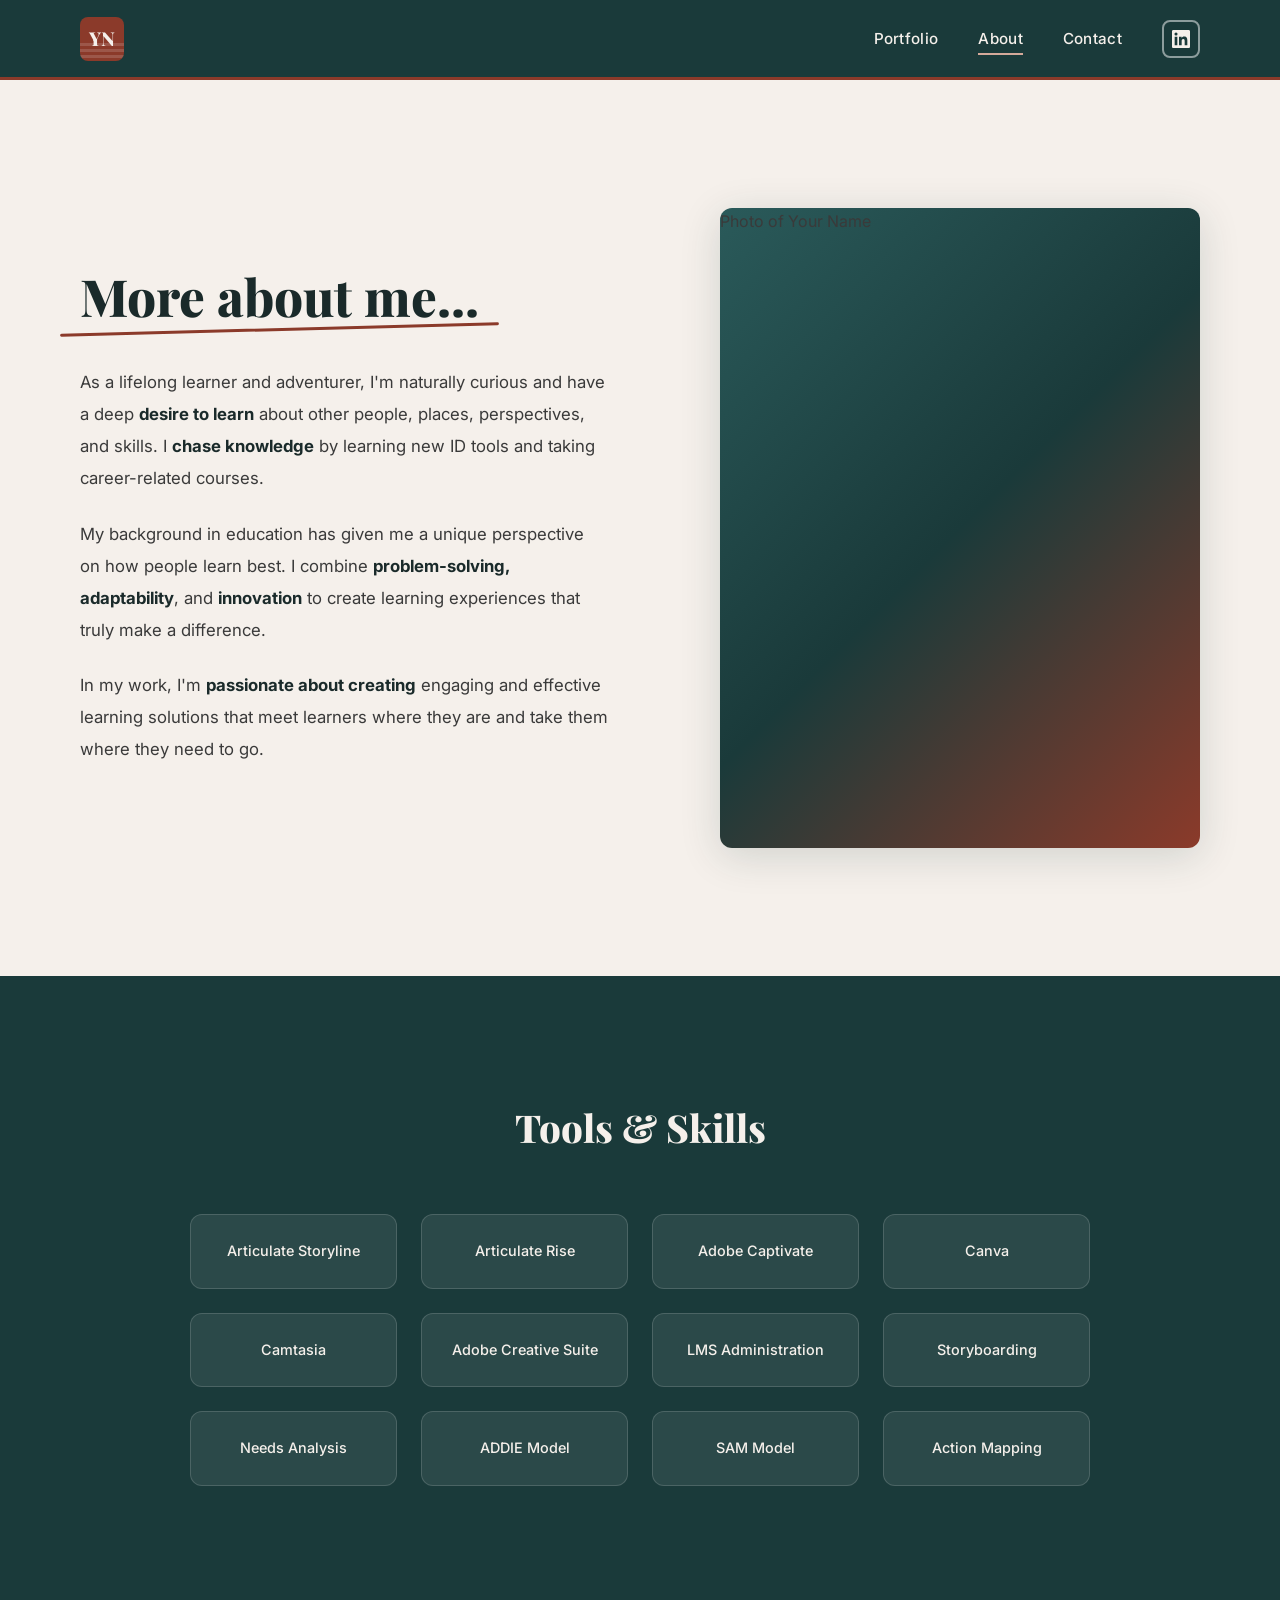
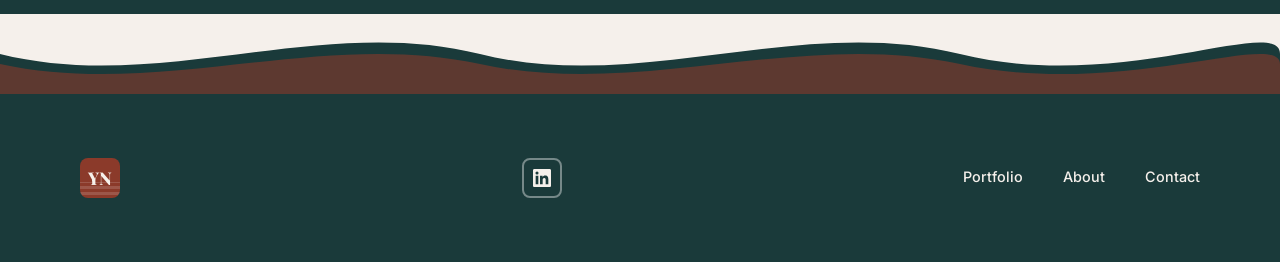
==== about.html @ ebcf7eab "Initial portfolio site" ====
<!DOCTYPE html>
<html lang="en">
<head>
  <meta charset="UTF-8" />
  <meta name="viewport" content="width=device-width, initial-scale=1.0" />
  <title>About Me | Instructional Designer</title>
  <meta name="description" content="Learn more about my background, skills, and passion for instructional design." />
  <link rel="stylesheet" href="index.css" />
</head>
<body data-page="about">

  <!-- ═══ NAVBAR ═══ -->
  <nav class="navbar" id="navbar" role="navigation" aria-label="Main navigation">
    <div class="container">
      <a href="index.html" class="navbar-logo" aria-label="Home">
        <div class="logo-icon"><span class="logo-initials">YN</span></div>
      </a>
      <div class="navbar-nav" id="navbar-nav">
        <a href="portfolio.html">Portfolio</a>
        <a href="about.html">About</a>
        <a href="contact.html">Contact</a>
        <a href="#" class="nav-social social-linkedin" target="_blank" rel="noopener noreferrer" aria-label="LinkedIn">
          <svg viewBox="0 0 24 24"><path d="M20.447 20.452h-3.554v-5.569c0-1.328-.027-3.037-1.852-3.037-1.853 0-2.136 1.445-2.136 2.939v5.667H9.351V9h3.414v1.561h.046c.477-.9 1.637-1.85 3.37-1.85 3.601 0 4.267 2.37 4.267 5.455v6.286zM5.337 7.433a2.062 2.062 0 01-2.063-2.065 2.064 2.064 0 112.063 2.065zm1.782 13.019H3.555V9h3.564v11.452zM22.225 0H1.771C.792 0 0 .774 0 1.729v20.542C0 23.227.792 24 1.771 24h20.451C23.2 24 24 23.227 24 22.271V1.729C24 .774 23.2 0 22.222 0h.003z"/></svg>
        </a>
      </div>
      <button class="menu-toggle" id="menu-toggle" aria-label="Toggle mobile menu" aria-expanded="false">
        <span></span><span></span><span></span>
      </button>
    </div>
  </nav>

  <!-- ═══ ABOUT HERO ═══ -->
  <section class="about-hero" id="about-hero">
    <div class="container">
      <div class="about-content fade-in-up">
        <h1 class="about-heading">
          <span class="underline-accent">More about me...</span>
        </h1>
        <div class="about-text" id="about-bio">
          <!-- Loaded from site-config.json -->
        </div>
      </div>
      <div class="fade-in-up" id="about-photo-container">
        <!-- Photo loaded dynamically -->
      </div>
    </div>
  </section>

  <!-- ═══ SKILLS ═══ -->
  <section class="skills-section" id="skills-section">
    <div class="container">
      <h2 class="skills-heading">Tools & Skills</h2>
      <div class="skills-grid" id="skills-grid">
        <!-- Loaded from site-config.json -->
      </div>
    </div>
  </section>

  <!-- ═══ FOOTER WAVE ═══ -->
  <div class="footer-wave" style="background: var(--color-bg-light);">
    <svg viewBox="0 0 1440 80" preserveAspectRatio="none">
      <path d="M0,40 C180,80 360,0 540,40 C720,80 900,0 1080,40 C1260,80 1440,0 1440,40 L1440,80 L0,80 Z" fill="#1a3a3a"/>
      <path d="M0,50 C180,85 360,15 540,50 C720,85 900,15 1080,50 C1260,85 1440,15 1440,50 L1440,80 L0,80 Z" fill="#8b3a2a" opacity="0.6"/>
    </svg>
  </div>

  <!-- ═══ FOOTER ═══ -->
  <footer class="footer" id="footer">
    <div class="container">
      <a href="index.html" class="footer-logo" aria-label="Home">
        <div class="logo-icon"><span class="logo-initials">YN</span></div>
      </a>
      <div class="footer-social">
        <a href="#" class="social-linkedin" target="_blank" rel="noopener noreferrer" aria-label="LinkedIn">
          <svg viewBox="0 0 24 24"><path d="M20.447 20.452h-3.554v-5.569c0-1.328-.027-3.037-1.852-3.037-1.853 0-2.136 1.445-2.136 2.939v5.667H9.351V9h3.414v1.561h.046c.477-.9 1.637-1.85 3.37-1.85 3.601 0 4.267 2.37 4.267 5.455v6.286zM5.337 7.433a2.062 2.062 0 01-2.063-2.065 2.064 2.064 0 112.063 2.065zm1.782 13.019H3.555V9h3.564v11.452zM22.225 0H1.771C.792 0 0 .774 0 1.729v20.542C0 23.227.792 24 1.771 24h20.451C23.2 24 24 23.227 24 22.271V1.729C24 .774 23.2 0 22.222 0h.003z"/></svg>
        </a>
      </div>
      <nav class="footer-nav" aria-label="Footer navigation">
        <a href="portfolio.html">Portfolio</a>
        <a href="about.html">About</a>
        <a href="contact.html">Contact</a>
      </nav>
    </div>
  </footer>

  <script src="app.js"></script>
</body>
</html>
---- index.css ----
/* ===================================================================
   PORTFOLIO WEBSITE — Design System & Styles
   Matching Maggie Teper / Devlin Peck Showcase aesthetic
   =================================================================== */

/* ---------- Google Fonts ---------- */
@import url('https://fonts.googleapis.com/css2?family=Playfair+Display:ital,wght@0,400;0,500;0,600;0,700;0,800;0,900;1,400;1,700&family=Inter:wght@300;400;500;600;700&display=swap');

/* ---------- CSS Custom Properties (Design Tokens) ---------- */
:root {
  /* Color palette */
  --color-primary:       #1a3a3a;
  --color-primary-dark:  #122a2a;
  --color-accent:        #8b3a2a;
  --color-accent-hover:  #a34832;
  --color-accent-light:  #d4a99a;
  --color-bg-light:      #f5f0eb;
  --color-bg-muted:      #e8d8ce;
  --color-bg-card:       #d9c4b8;
  --color-text-dark:     #1a2a2a;
  --color-text-body:     #3a3a3a;
  --color-text-light:    #f5f0eb;
  --color-text-muted:    #b8a99e;
  --color-border:        rgba(139, 58, 42, 0.3);

  /* Typography */
  --font-heading: 'Playfair Display', Georgia, 'Times New Roman', serif;
  --font-body:    'Inter', -apple-system, BlinkMacSystemFont, 'Segoe UI', sans-serif;

  /* Spacing */
  --space-xs:  0.5rem;
  --space-sm:  1rem;
  --space-md:  1.5rem;
  --space-lg:  2.5rem;
  --space-xl:  4rem;
  --space-2xl: 6rem;
  --space-3xl: 8rem;

  /* Layout */
  --max-width:   1200px;
  --nav-height:  80px;

  /* Transitions */
  --transition-fast:   0.2s ease;
  --transition-medium: 0.35s cubic-bezier(0.4, 0, 0.2, 1);
  --transition-slow:   0.6s cubic-bezier(0.4, 0, 0.2, 1);

  /* Shadows */
  --shadow-sm:  0 2px 8px rgba(26, 58, 58, 0.08);
  --shadow-md:  0 4px 20px rgba(26, 58, 58, 0.12);
  --shadow-lg:  0 8px 40px rgba(26, 58, 58, 0.16);
  --shadow-xl:  0 16px 60px rgba(26, 58, 58, 0.2);

  /* Radius */
  --radius-sm:  8px;
  --radius-md:  12px;
  --radius-lg:  20px;
  --radius-xl:  30px;
  --radius-pill: 50px;
}


/* ---------- Reset & Base ---------- */
*,
*::before,
*::after {
  margin: 0;
  padding: 0;
  box-sizing: border-box;
}

html {
  scroll-behavior: smooth;
  font-size: 16px;
}

body {
  font-family: var(--font-body);
  color: var(--color-text-body);
  background-color: var(--color-bg-light);
  line-height: 1.7;
  -webkit-font-smoothing: antialiased;
  -moz-osx-font-smoothing: grayscale;
  overflow-x: hidden;
}

img {
  max-width: 100%;
  height: auto;
  display: block;
}

a {
  text-decoration: none;
  color: inherit;
  transition: color var(--transition-fast);
}

button {
  cursor: pointer;
  border: none;
  background: none;
  font-family: inherit;
}

ul, ol {
  list-style: none;
}

h1, h2, h3, h4, h5, h6 {
  font-family: var(--font-heading);
  color: var(--color-text-dark);
  line-height: 1.2;
  font-weight: 700;
}


/* ---------- Utility Classes ---------- */
.container {
  width: 100%;
  max-width: var(--max-width);
  margin: 0 auto;
  padding: 0 var(--space-lg);
}

.sr-only {
  position: absolute;
  width: 1px;
  height: 1px;
  padding: 0;
  margin: -1px;
  overflow: hidden;
  clip: rect(0, 0, 0, 0);
  white-space: nowrap;
  border: 0;
}

.section-padding {
  padding: var(--space-3xl) 0;
}


/* ===================================================================
   NAVBAR
   =================================================================== */
.navbar {
  position: fixed;
  top: 0;
  left: 0;
  right: 0;
  height: var(--nav-height);
  background: var(--color-primary);
  z-index: 1000;
  border-bottom: 3px solid var(--color-accent);
  transition: box-shadow var(--transition-medium);
}

.navbar.scrolled {
  box-shadow: var(--shadow-lg);
}

.navbar .container {
  display: flex;
  align-items: center;
  justify-content: space-between;
  height: 100%;
}

.navbar-logo {
  display: flex;
  align-items: center;
  gap: var(--space-xs);
  color: var(--color-text-light);
  font-family: var(--font-heading);
  font-size: 1.6rem;
  font-weight: 700;
  transition: opacity var(--transition-fast);
}

.navbar-logo:hover {
  opacity: 0.85;
}

.navbar-logo .logo-icon {
  width: 44px;
  height: 44px;
  background: var(--color-accent);
  border-radius: var(--radius-sm);
  display: flex;
  align-items: center;
  justify-content: center;
  font-size: 1.2rem;
  font-weight: 800;
  color: var(--color-text-light);
  position: relative;
  overflow: hidden;
}

.navbar-logo .logo-icon::before {
  content: '';
  position: absolute;
  bottom: 0;
  left: 0;
  right: 0;
  height: 40%;
  background: repeating-linear-gradient(
    0deg,
    transparent,
    transparent 3px,
    rgba(255,255,255,0.15) 3px,
    rgba(255,255,255,0.15) 6px
  );
}

.navbar-nav {
  display: flex;
  align-items: center;
  gap: var(--space-lg);
}

.navbar-nav a {
  color: var(--color-text-light);
  font-size: 0.95rem;
  font-weight: 500;
  letter-spacing: 0.02em;
  position: relative;
  padding: 4px 0;
}

.navbar-nav a::after {
  content: '';
  position: absolute;
  bottom: 0;
  left: 0;
  width: 0;
  height: 2px;
  background: var(--color-accent-light);
  transition: width var(--transition-medium);
}

.navbar-nav a:hover::after,
.navbar-nav a.active::after {
  width: 100%;
}

.navbar-nav .nav-social {
  width: 38px;
  height: 38px;
  border: 2px solid rgba(255, 255, 255, 0.5);
  border-radius: var(--radius-sm);
  display: flex;
  align-items: center;
  justify-content: center;
  transition: all var(--transition-fast);
}

.navbar-nav .nav-social:hover {
  border-color: var(--color-text-light);
  background: rgba(255, 255, 255, 0.1);
}

.navbar-nav .nav-social::after {
  display: none;
}

.navbar-nav .nav-social svg {
  width: 18px;
  height: 18px;
  fill: var(--color-text-light);
}

/* Mobile menu toggle */
.menu-toggle {
  display: none;
  flex-direction: column;
  gap: 5px;
  padding: 8px;
  cursor: pointer;
  z-index: 1001;
}

.menu-toggle span {
  display: block;
  width: 26px;
  height: 2px;
  background: var(--color-text-light);
  border-radius: 2px;
  transition: all var(--transition-fast);
}

.menu-toggle.active span:nth-child(1) {
  transform: rotate(45deg) translate(5px, 5px);
}

.menu-toggle.active span:nth-child(2) {
  opacity: 0;
}

.menu-toggle.active span:nth-child(3) {
  transform: rotate(-45deg) translate(5px, -5px);
}


/* ===================================================================
   HERO SECTION
   =================================================================== */
.hero {
  margin-top: var(--nav-height);
  min-height: calc(100vh - var(--nav-height));
  background: var(--color-bg-light);
  display: flex;
  align-items: center;
  position: relative;
  overflow: hidden;
}

.hero .container {
  display: grid;
  grid-template-columns: 1fr 1fr;
  gap: var(--space-xl);
  align-items: center;
  padding-top: var(--space-xl);
  padding-bottom: var(--space-xl);
}

.hero-content {
  animation: fadeInUp 0.8s ease forwards;
}

.hero-heading {
  font-size: clamp(2.8rem, 5vw, 4.2rem);
  font-weight: 800;
  color: var(--color-text-dark);
  margin-bottom: var(--space-md);
  position: relative;
  display: inline-block;
}

.hero-heading .underline-accent {
  position: relative;
}

.hero-heading .underline-accent::after {
  content: '';
  position: absolute;
  bottom: -4px;
  left: -5%;
  width: 110%;
  height: 3px;
  background: var(--color-accent);
  border-radius: 2px;
  transform: rotate(-1.5deg);
}

.hero-tagline {
  font-size: 1.15rem;
  line-height: 1.8;
  color: var(--color-text-body);
  margin-bottom: var(--space-xl);
  max-width: 500px;
}

.hero-tagline strong {
  color: var(--color-text-dark);
  font-weight: 700;
}

.hero-image-wrapper {
  position: relative;
  animation: fadeInRight 0.8s ease 0.2s forwards;
  opacity: 0;
}

.hero-image {
  width: 100%;
  max-width: 520px;
  height: auto;
  aspect-ratio: 3/4;
  object-fit: cover;
  border-radius: var(--radius-md);
  margin-left: auto;
  box-shadow: var(--shadow-lg);
}


/* ===================================================================
   BUTTONS
   =================================================================== */
.btn {
  display: inline-flex;
  align-items: center;
  justify-content: center;
  padding: 16px 40px;
  font-family: var(--font-body);
  font-size: 0.85rem;
  font-weight: 600;
  letter-spacing: 0.12em;
  text-transform: uppercase;
  border-radius: var(--radius-pill);
  transition: all var(--transition-medium);
  position: relative;
  overflow: hidden;
}

.btn::before {
  content: '';
  position: absolute;
  inset: 0;
  border-radius: inherit;
  opacity: 0;
  transition: opacity var(--transition-fast);
}

.btn-primary {
  background: var(--color-accent);
  color: var(--color-text-light);
}

.btn-primary:hover {
  background: var(--color-accent-hover);
  transform: translateY(-2px);
  box-shadow: var(--shadow-md);
}

.btn-outline {
  background: transparent;
  color: var(--color-text-light);
  border: 2px solid var(--color-text-light);
}

.btn-outline:hover {
  background: var(--color-text-light);
  color: var(--color-primary);
  transform: translateY(-2px);
}

.btn-dark {
  background: var(--color-primary);
  color: var(--color-text-light);
}

.btn-dark:hover {
  background: var(--color-primary-dark);
  transform: translateY(-2px);
  box-shadow: var(--shadow-md);
}

.btn-large {
  padding: 18px 52px;
  font-size: 0.9rem;
}

.btn-full-width {
  width: 100%;
  text-align: center;
}


/* ===================================================================
   FEATURED PROJECT SECTION (Home)
   =================================================================== */
.featured-section {
  background: var(--color-primary);
  padding: var(--space-3xl) 0;
  position: relative;
}

.featured-section .container {
  display: grid;
  grid-template-columns: 1fr 1fr;
  gap: var(--space-xl);
  align-items: center;
}

.featured-image-wrapper {
  position: relative;
}

.featured-image-wrapper img {
  width: 100%;
  border-radius: var(--radius-md);
  box-shadow: var(--shadow-xl);
  transition: transform var(--transition-slow);
}

.featured-image-wrapper:hover img {
  transform: scale(1.02);
}

.featured-content {
  color: var(--color-text-light);
}

.featured-label {
  font-family: var(--font-heading);
  font-size: clamp(1.8rem, 3vw, 2.5rem);
  font-weight: 700;
  font-style: italic;
  color: var(--color-accent-light);
  margin-bottom: var(--space-xs);
  position: relative;
  display: inline-block;
}

.featured-label::after {
  content: '';
  position: absolute;
  bottom: -2px;
  left: 0;
  width: 100%;
  height: 2px;
  background: var(--color-accent-light);
  transform: rotate(-1deg);
}

.featured-title {
  font-size: clamp(1.6rem, 2.5vw, 2.2rem);
  font-weight: 800;
  color: var(--color-text-light);
  margin-bottom: var(--space-md);
}

.featured-subtitle {
  font-size: 1.05rem;
  font-weight: 600;
  color: var(--color-accent-light);
  margin-bottom: var(--space-sm);
}

.featured-description {
  font-size: 1rem;
  line-height: 1.8;
  color: rgba(245, 240, 235, 0.85);
  margin-bottom: var(--space-xl);
}

.featured-description strong {
  color: var(--color-text-light);
}


/* ===================================================================
   TESTIMONIALS SECTION
   =================================================================== */
.testimonials-section {
  background: var(--color-bg-muted);
  padding: var(--space-3xl) 0;
  position: relative;
  overflow: hidden;
}

.testimonials-heading {
  font-size: clamp(2rem, 3.5vw, 3rem);
  font-weight: 800;
  color: var(--color-text-dark);
  margin-bottom: var(--space-xl);
}

.testimonials-wrapper {
  position: relative;
  padding: 0 50px;
}

.testimonials-track {
  display: flex;
  gap: var(--space-lg);
  overflow-x: auto;
  scroll-snap-type: x mandatory;
  scrollbar-width: none;
  -ms-overflow-style: none;
  padding: var(--space-sm) 0;
}

.testimonials-track::-webkit-scrollbar {
  display: none;
}

.testimonial-card {
  flex: 0 0 calc(33.333% - var(--space-lg));
  min-width: 300px;
  background: var(--color-bg-card);
  border-radius: var(--radius-md);
  padding: var(--space-lg);
  scroll-snap-align: start;
  transition: transform var(--transition-medium), box-shadow var(--transition-medium);
}

.testimonial-card:hover {
  transform: translateY(-4px);
  box-shadow: var(--shadow-md);
}

.testimonial-quote {
  font-size: 0.95rem;
  line-height: 1.8;
  color: var(--color-text-body);
  margin-bottom: var(--space-md);
  position: relative;
}

.testimonial-quote::before {
  content: '"';
  font-family: var(--font-heading);
  font-size: 3rem;
  color: var(--color-accent);
  position: absolute;
  top: -10px;
  left: -5px;
  opacity: 0.4;
}

.testimonial-quote strong {
  color: var(--color-text-dark);
  font-weight: 700;
}

.testimonial-author {
  font-weight: 600;
  color: var(--color-text-dark);
  font-size: 0.9rem;
}

.testimonial-title {
  color: var(--color-text-muted);
  font-size: 0.85rem;
  margin-top: 2px;
}

/* Testimonial navigation arrows */
.testimonial-nav {
  position: absolute;
  top: 50%;
  transform: translateY(-50%);
  width: 48px;
  height: 48px;
  border-radius: 50%;
  background: var(--color-accent);
  color: var(--color-text-light);
  display: flex;
  align-items: center;
  justify-content: center;
  cursor: pointer;
  transition: all var(--transition-fast);
  z-index: 10;
  border: none;
  box-shadow: var(--shadow-sm);
}

.testimonial-nav:hover {
  background: var(--color-accent-hover);
  transform: translateY(-50%) scale(1.08);
}

.testimonial-nav svg {
  width: 20px;
  height: 20px;
  fill: currentColor;
}

.testimonial-nav.prev {
  left: -5px;
}

.testimonial-nav.next {
  right: -5px;
}


/* ===================================================================
   FOOTER
   =================================================================== */
.footer-wave {
  position: relative;
  height: 80px;
  overflow: hidden;
  background: var(--color-bg-muted);
}

.footer-wave svg {
  position: absolute;
  bottom: 0;
  left: 0;
  width: 100%;
  height: 80px;
}

.footer {
  background: var(--color-primary);
  padding: var(--space-xl) 0;
}

.footer .container {
  display: flex;
  align-items: center;
  justify-content: space-between;
}

.footer-logo {
  display: flex;
  align-items: center;
  gap: var(--space-xs);
}

.footer-logo .logo-icon {
  width: 40px;
  height: 40px;
  background: var(--color-accent);
  border-radius: var(--radius-sm);
  display: flex;
  align-items: center;
  justify-content: center;
  font-family: var(--font-heading);
  font-size: 1.1rem;
  font-weight: 800;
  color: var(--color-text-light);
  position: relative;
  overflow: hidden;
}

.footer-logo .logo-icon::before {
  content: '';
  position: absolute;
  bottom: 0;
  left: 0;
  right: 0;
  height: 40%;
  background: repeating-linear-gradient(
    0deg,
    transparent,
    transparent 3px,
    rgba(255,255,255,0.15) 3px,
    rgba(255,255,255,0.15) 6px
  );
}

.footer-social {
  display: flex;
  align-items: center;
  gap: var(--space-sm);
}

.footer-social a {
  width: 40px;
  height: 40px;
  border: 2px solid rgba(255, 255, 255, 0.4);
  border-radius: var(--radius-sm);
  display: flex;
  align-items: center;
  justify-content: center;
  color: var(--color-text-light);
  transition: all var(--transition-fast);
}

.footer-social a:hover {
  border-color: var(--color-text-light);
  background: rgba(255, 255, 255, 0.1);
}

.footer-social a svg {
  width: 18px;
  height: 18px;
  fill: currentColor;
}

.footer-nav {
  display: flex;
  gap: var(--space-lg);
}

.footer-nav a {
  color: var(--color-text-light);
  font-size: 0.9rem;
  font-weight: 500;
  position: relative;
}

.footer-nav a::after {
  content: '';
  position: absolute;
  bottom: -3px;
  left: 0;
  width: 0;
  height: 1.5px;
  background: var(--color-accent-light);
  transition: width var(--transition-medium);
}

.footer-nav a:hover::after {
  width: 100%;
}


/* ===================================================================
   PORTFOLIO PAGE — Marquee Banner
   =================================================================== */
.marquee-section {
  background: var(--color-bg-light);
  padding: var(--space-xl) 0;
  margin-top: var(--nav-height);
  overflow: hidden;
  border-bottom: 3px solid var(--color-accent);
}

.marquee-track {
  display: flex;
  white-space: nowrap;
  animation: marqueeScroll 20s linear infinite;
}

.marquee-text {
  font-family: var(--font-heading);
  font-size: clamp(3rem, 6vw, 5rem);
  font-weight: 800;
  color: var(--color-text-dark);
  opacity: 0.12;
  padding-right: var(--space-xl);
  flex-shrink: 0;
}

@keyframes marqueeScroll {
  0%   { transform: translateX(0); }
  100% { transform: translateX(-50%); }
}


/* ===================================================================
   PROJECT CARDS (Portfolio Page)
   =================================================================== */
.projects-section {
  background: var(--color-bg-light);
  padding: var(--space-3xl) 0;
}

.project-card {
  display: grid;
  grid-template-columns: 1fr 1fr;
  gap: var(--space-xl);
  align-items: center;
  margin-bottom: var(--space-3xl);
  opacity: 0;
  transform: translateY(30px);
  transition: all var(--transition-slow);
}

.project-card.visible {
  opacity: 1;
  transform: translateY(0);
}

.project-card:nth-child(even) {
  direction: rtl;
}

.project-card:nth-child(even) > * {
  direction: ltr;
}

.project-card:nth-child(odd) .project-card-image-wrapper {
  background: var(--color-bg-light);
}

.project-card:nth-child(even) .project-card-image-wrapper {
  background: var(--color-bg-muted);
}

.project-card-image-wrapper {
  position: relative;
  border-radius: var(--radius-md);
  overflow: hidden;
  box-shadow: var(--shadow-md);
}

.project-card-image-wrapper img {
  width: 100%;
  aspect-ratio: 4/3;
  object-fit: cover;
  transition: transform var(--transition-slow);
}

.project-card-image-wrapper:hover img {
  transform: scale(1.05);
}

.project-card-content {
  background: var(--color-primary);
  border-radius: var(--radius-md);
  padding: var(--space-xl);
  color: var(--color-text-light);
}

.project-card-title {
  font-size: clamp(1.4rem, 2vw, 1.8rem);
  font-weight: 800;
  color: var(--color-text-light);
  margin-bottom: var(--space-md);
}

.project-card-subtitle {
  font-size: 1rem;
  font-weight: 600;
  color: var(--color-accent-light);
  margin-bottom: var(--space-sm);
}

.project-card-description {
  font-size: 0.95rem;
  line-height: 1.8;
  color: rgba(245, 240, 235, 0.8);
  margin-bottom: var(--space-lg);
}

.project-card-description strong {
  color: var(--color-text-light);
}

.project-card-tools {
  display: flex;
  flex-wrap: wrap;
  gap: var(--space-xs);
  margin-bottom: var(--space-lg);
}

.tool-tag {
  background: rgba(255, 255, 255, 0.1);
  border: 1px solid rgba(255, 255, 255, 0.2);
  border-radius: var(--radius-pill);
  padding: 4px 14px;
  font-size: 0.75rem;
  font-weight: 500;
  color: var(--color-accent-light);
  letter-spacing: 0.03em;
}


/* ===================================================================
   ABOUT PAGE
   =================================================================== */
.about-hero {
  margin-top: var(--nav-height);
  background: var(--color-bg-light);
  padding: var(--space-3xl) 0;
}

.about-hero .container {
  display: grid;
  grid-template-columns: 1fr 1fr;
  gap: var(--space-xl);
  align-items: center;
}

.about-heading {
  font-size: clamp(2.5rem, 4vw, 3.5rem);
  font-weight: 800;
  color: var(--color-text-dark);
  margin-bottom: var(--space-lg);
  position: relative;
  display: inline-block;
}

.about-heading .underline-accent::after {
  content: '';
  position: absolute;
  bottom: -4px;
  left: -5%;
  width: 110%;
  height: 3px;
  background: var(--color-accent);
  border-radius: 2px;
  transform: rotate(-1.5deg);
}

.about-text p {
  font-size: 1.05rem;
  line-height: 1.9;
  margin-bottom: var(--space-md);
  color: var(--color-text-body);
}

.about-text strong {
  color: var(--color-text-dark);
  font-weight: 700;
}

.about-photo {
  width: 100%;
  max-width: 480px;
  aspect-ratio: 3/4;
  object-fit: cover;
  border-radius: var(--radius-md);
  box-shadow: var(--shadow-lg);
  margin-left: auto;
}

/* Skills Section */
.skills-section {
  background: var(--color-primary);
  padding: var(--space-3xl) 0;
}

.skills-heading {
  font-size: clamp(1.8rem, 3vw, 2.5rem);
  font-weight: 800;
  color: var(--color-text-light);
  margin-bottom: var(--space-xl);
  text-align: center;
}

.skills-grid {
  display: grid;
  grid-template-columns: repeat(auto-fill, minmax(180px, 1fr));
  gap: var(--space-md);
  max-width: 900px;
  margin: 0 auto;
}

.skill-badge {
  background: rgba(255, 255, 255, 0.08);
  border: 1px solid rgba(255, 255, 255, 0.15);
  border-radius: var(--radius-md);
  padding: var(--space-md) var(--space-sm);
  text-align: center;
  color: var(--color-text-light);
  font-size: 0.9rem;
  font-weight: 500;
  transition: all var(--transition-medium);
}

.skill-badge:hover {
  background: rgba(255, 255, 255, 0.15);
  border-color: var(--color-accent-light);
  transform: translateY(-3px);
}

/* Photo Gallery */
.gallery-section {
  background: var(--color-bg-light);
  padding: var(--space-3xl) 0;
}

.gallery-heading {
  font-size: clamp(1.8rem, 3vw, 2.5rem);
  font-weight: 800;
  color: var(--color-text-dark);
  margin-bottom: var(--space-xl);
  text-align: center;
}

.gallery-grid {
  display: grid;
  grid-template-columns: repeat(3, 1fr);
  gap: var(--space-md);
}

.gallery-item {
  aspect-ratio: 1;
  overflow: hidden;
  border-radius: var(--radius-md);
  position: relative;
}

.gallery-item img {
  width: 100%;
  height: 100%;
  object-fit: cover;
  transition: transform var(--transition-slow);
}

.gallery-item:hover img {
  transform: scale(1.08);
}


/* ===================================================================
   CONTACT PAGE
   =================================================================== */
.contact-hero {
  margin-top: var(--nav-height);
  background: var(--color-bg-light);
  padding: var(--space-3xl) 0;
  min-height: calc(100vh - var(--nav-height));
  display: flex;
  align-items: center;
}

.contact-hero .container {
  display: grid;
  grid-template-columns: 1fr 1fr;
  gap: var(--space-3xl);
  align-items: start;
}

.contact-heading {
  font-size: clamp(2.5rem, 4vw, 3.5rem);
  font-weight: 800;
  color: var(--color-text-dark);
  margin-bottom: var(--space-md);
}

.contact-heading .underline-accent {
  position: relative;
}

.contact-heading .underline-accent::after {
  content: '';
  position: absolute;
  bottom: -4px;
  left: -5%;
  width: 110%;
  height: 3px;
  background: var(--color-accent);
  border-radius: 2px;
  transform: rotate(-1.5deg);
}

.contact-intro {
  font-size: 1.1rem;
  line-height: 1.8;
  color: var(--color-text-body);
  margin-bottom: var(--space-xl);
}

.contact-info-item {
  display: flex;
  align-items: center;
  gap: var(--space-sm);
  margin-bottom: var(--space-md);
  font-size: 1rem;
  color: var(--color-text-body);
}

.contact-info-item svg {
  width: 22px;
  height: 22px;
  fill: var(--color-accent);
  flex-shrink: 0;
}

.contact-info-item a {
  color: var(--color-accent);
  font-weight: 500;
  text-decoration: underline;
  text-underline-offset: 3px;
}

.contact-info-item a:hover {
  color: var(--color-accent-hover);
}

.contact-form {
  background: var(--color-primary);
  border-radius: var(--radius-lg);
  padding: var(--space-xl);
  box-shadow: var(--shadow-lg);
}

.form-group {
  margin-bottom: var(--space-md);
}

.form-label {
  display: block;
  font-size: 0.85rem;
  font-weight: 600;
  color: var(--color-text-light);
  margin-bottom: var(--space-xs);
  letter-spacing: 0.05em;
  text-transform: uppercase;
}

.form-input,
.form-textarea {
  width: 100%;
  padding: 14px 18px;
  background: rgba(255, 255, 255, 0.08);
  border: 1.5px solid rgba(255, 255, 255, 0.2);
  border-radius: var(--radius-sm);
  color: var(--color-text-light);
  font-family: var(--font-body);
  font-size: 0.95rem;
  transition: all var(--transition-fast);
  outline: none;
}

.form-input::placeholder,
.form-textarea::placeholder {
  color: var(--color-text-muted);
}

.form-input:focus,
.form-textarea:focus {
  border-color: var(--color-accent-light);
  background: rgba(255, 255, 255, 0.12);
  box-shadow: 0 0 0 3px rgba(212, 169, 154, 0.2);
}

.form-textarea {
  min-height: 150px;
  resize: vertical;
}

.form-submit-wrapper {
  margin-top: var(--space-lg);
}

.form-success {
  display: none;
  background: rgba(212, 169, 154, 0.15);
  border: 1px solid var(--color-accent-light);
  border-radius: var(--radius-sm);
  padding: var(--space-md);
  color: var(--color-accent-light);
  text-align: center;
  font-weight: 500;
  margin-top: var(--space-md);
}

.form-success.show {
  display: block;
  animation: fadeInUp 0.4s ease forwards;
}


/* ===================================================================
   PROJECT DETAIL PAGE
   =================================================================== */
.project-detail {
  margin-top: var(--nav-height);
  background: var(--color-bg-light);
  padding: var(--space-3xl) 0;
}

.project-back-link {
  display: inline-flex;
  align-items: center;
  gap: var(--space-xs);
  font-size: 0.9rem;
  font-weight: 500;
  color: var(--color-accent);
  margin-bottom: var(--space-xl);
  transition: all var(--transition-fast);
}

.project-back-link:hover {
  color: var(--color-accent-hover);
  transform: translateX(-4px);
}

.project-back-link svg {
  width: 18px;
  height: 18px;
  fill: currentColor;
}

.project-detail-header {
  margin-bottom: var(--space-xl);
}

.project-detail-title {
  font-size: clamp(2rem, 4vw, 3rem);
  font-weight: 800;
  color: var(--color-text-dark);
  margin-bottom: var(--space-sm);
}

.project-detail-subtitle {
  font-size: 1.2rem;
  font-weight: 500;
  color: var(--color-accent);
}

.project-detail-meta {
  display: flex;
  flex-wrap: wrap;
  gap: var(--space-sm);
  margin-top: var(--space-md);
}

.project-detail-type {
  background: var(--color-primary);
  color: var(--color-text-light);
  padding: 6px 18px;
  border-radius: var(--radius-pill);
  font-size: 0.8rem;
  font-weight: 600;
  letter-spacing: 0.05em;
  text-transform: uppercase;
}

.project-detail-hero-image {
  width: 100%;
  border-radius: var(--radius-lg);
  box-shadow: var(--shadow-lg);
  margin-bottom: var(--space-xl);
}

.project-detail-body {
  display: grid;
  grid-template-columns: 2fr 1fr;
  gap: var(--space-xl);
}

.project-detail-main h2 {
  font-size: 1.5rem;
  font-weight: 700;
  color: var(--color-text-dark);
  margin-bottom: var(--space-sm);
  margin-top: var(--space-xl);
}

.project-detail-main h2:first-child {
  margin-top: 0;
}

.project-detail-main p {
  font-size: 1.05rem;
  line-height: 1.9;
  color: var(--color-text-body);
  margin-bottom: var(--space-md);
}

.project-detail-main strong {
  color: var(--color-text-dark);
}

.process-list {
  list-style: none;
  padding: 0;
}

.process-list li {
  position: relative;
  padding-left: var(--space-lg);
  margin-bottom: var(--space-sm);
  font-size: 1rem;
  line-height: 1.7;
  color: var(--color-text-body);
}

.process-list li::before {
  content: '';
  position: absolute;
  left: 0;
  top: 10px;
  width: 10px;
  height: 10px;
  border-radius: 50%;
  background: var(--color-accent);
}

.project-detail-sidebar {
  position: sticky;
  top: calc(var(--nav-height) + var(--space-lg));
}

.sidebar-card {
  background: var(--color-primary);
  border-radius: var(--radius-md);
  padding: var(--space-lg);
  color: var(--color-text-light);
  margin-bottom: var(--space-md);
}

.sidebar-card h3 {
  font-size: 1.1rem;
  font-weight: 700;
  color: var(--color-text-light);
  margin-bottom: var(--space-md);
}

.sidebar-tools {
  display: flex;
  flex-wrap: wrap;
  gap: var(--space-xs);
}

/* PDF Viewer */
.pdf-viewer-wrapper {
  margin-top: var(--space-xl);
  border-radius: var(--radius-md);
  overflow: hidden;
  box-shadow: var(--shadow-md);
}

.pdf-viewer-wrapper iframe {
  width: 100%;
  height: 600px;
  border: none;
}

/* Project Image Gallery */
.project-gallery {
  display: grid;
  grid-template-columns: repeat(auto-fit, minmax(300px, 1fr));
  gap: var(--space-md);
  margin-top: var(--space-xl);
}

.project-gallery img {
  width: 100%;
  border-radius: var(--radius-md);
  box-shadow: var(--shadow-sm);
  cursor: pointer;
  transition: transform var(--transition-medium), box-shadow var(--transition-medium);
}

.project-gallery img:hover {
  transform: scale(1.03);
  box-shadow: var(--shadow-md);
}


/* ===================================================================
   LIGHTBOX (for full-size image viewing)
   =================================================================== */
.lightbox-overlay {
  position: fixed;
  inset: 0;
  background: rgba(0, 0, 0, 0.9);
  z-index: 9999;
  display: none;
  align-items: center;
  justify-content: center;
  opacity: 0;
  transition: opacity var(--transition-medium);
}

.lightbox-overlay.active {
  display: flex;
  opacity: 1;
}

.lightbox-overlay img {
  max-width: 90vw;
  max-height: 90vh;
  border-radius: var(--radius-sm);
  box-shadow: var(--shadow-xl);
}

.lightbox-close {
  position: absolute;
  top: 20px;
  right: 20px;
  width: 48px;
  height: 48px;
  background: rgba(255, 255, 255, 0.1);
  border: none;
  border-radius: 50%;
  color: white;
  font-size: 1.5rem;
  cursor: pointer;
  display: flex;
  align-items: center;
  justify-content: center;
  transition: background var(--transition-fast);
}

.lightbox-close:hover {
  background: rgba(255, 255, 255, 0.25);
}


/* ===================================================================
   PAGE TRANSITIONS / ANIMATIONS
   =================================================================== */
@keyframes fadeInUp {
  from {
    opacity: 0;
    transform: translateY(30px);
  }
  to {
    opacity: 1;
    transform: translateY(0);
  }
}

@keyframes fadeInRight {
  from {
    opacity: 0;
    transform: translateX(30px);
  }
  to {
    opacity: 1;
    transform: translateX(0);
  }
}

@keyframes fadeIn {
  from { opacity: 0; }
  to   { opacity: 1; }
}

.fade-in-up {
  opacity: 0;
  transform: translateY(30px);
  transition: all var(--transition-slow);
}

.fade-in-up.visible {
  opacity: 1;
  transform: translateY(0);
}


/* ===================================================================
   RESPONSIVE DESIGN
   =================================================================== */
@media (max-width: 992px) {
  .hero .container {
    grid-template-columns: 1fr;
    text-align: center;
  }

  .hero-tagline {
    max-width: 100%;
    margin-left: auto;
    margin-right: auto;
  }

  .hero-image {
    max-width: 400px;
    margin: 0 auto;
  }

  .hero-content {
    order: 1;
  }

  .hero-image-wrapper {
    order: 0;
  }

  .hero .btn {
    margin: 0 auto;
  }

  .featured-section .container {
    grid-template-columns: 1fr;
  }

  .project-card {
    grid-template-columns: 1fr;
  }

  .project-card:nth-child(even) {
    direction: ltr;
  }

  .about-hero .container {
    grid-template-columns: 1fr;
  }

  .about-photo {
    max-width: 400px;
    margin: 0 auto;
    order: -1;
  }

  .contact-hero .container {
    grid-template-columns: 1fr;
  }

  .project-detail-body {
    grid-template-columns: 1fr;
  }

  .project-detail-sidebar {
    position: static;
  }

  .testimonial-card {
    flex: 0 0 calc(50% - var(--space-lg));
  }

  .gallery-grid {
    grid-template-columns: repeat(2, 1fr);
  }
}

@media (max-width: 768px) {
  :root {
    --space-3xl: 4rem;
    --space-2xl: 3rem;
    --nav-height: 70px;
  }

  .navbar-nav {
    position: fixed;
    top: 0;
    right: -100%;
    width: 280px;
    height: 100vh;
    background: var(--color-primary-dark);
    flex-direction: column;
    align-items: flex-start;
    padding: 100px var(--space-lg) var(--space-lg);
    gap: var(--space-md);
    transition: right var(--transition-medium);
    box-shadow: var(--shadow-xl);
  }

  .navbar-nav.open {
    right: 0;
  }

  .menu-toggle {
    display: flex;
  }

  .footer .container {
    flex-direction: column;
    gap: var(--space-lg);
    text-align: center;
  }

  .footer-nav {
    flex-wrap: wrap;
    justify-content: center;
  }

  .testimonial-card {
    flex: 0 0 calc(100% - var(--space-md));
    min-width: unset;
  }

  .testimonials-wrapper {
    padding: 0;
  }

  .testimonial-nav {
    display: none;
  }

  .skills-grid {
    grid-template-columns: repeat(2, 1fr);
  }

  .gallery-grid {
    grid-template-columns: 1fr;
  }

  .project-gallery {
    grid-template-columns: 1fr;
  }
}

@media (max-width: 480px) {
  .hero-heading {
    font-size: 2.2rem;
  }

  .container {
    padding: 0 var(--space-sm);
  }

  .btn {
    padding: 14px 28px;
    font-size: 0.8rem;
  }

  .featured-content {
    padding: 0 var(--space-sm);
  }

  .skills-grid {
    grid-template-columns: 1fr 1fr;
  }
}


/* ===================================================================
   PLACEHOLDER IMAGES (gradient backgrounds when no image provided)
   =================================================================== */
.placeholder-image {
  background: linear-gradient(135deg, var(--color-primary) 0%, var(--color-accent) 100%);
  display: flex;
  align-items: center;
  justify-content: center;
  color: var(--color-text-light);
  font-family: var(--font-heading);
  font-size: 1.2rem;
  font-weight: 600;
  text-align: center;
  padding: var(--space-md);
}

.placeholder-headshot {
  background: linear-gradient(135deg, #2a5a5a 0%, #1a3a3a 50%, #8b3a2a 100%);
}

.placeholder-project {
  background: linear-gradient(135deg, var(--color-primary) 0%, #2a5a5a 60%, var(--color-accent) 100%);
}
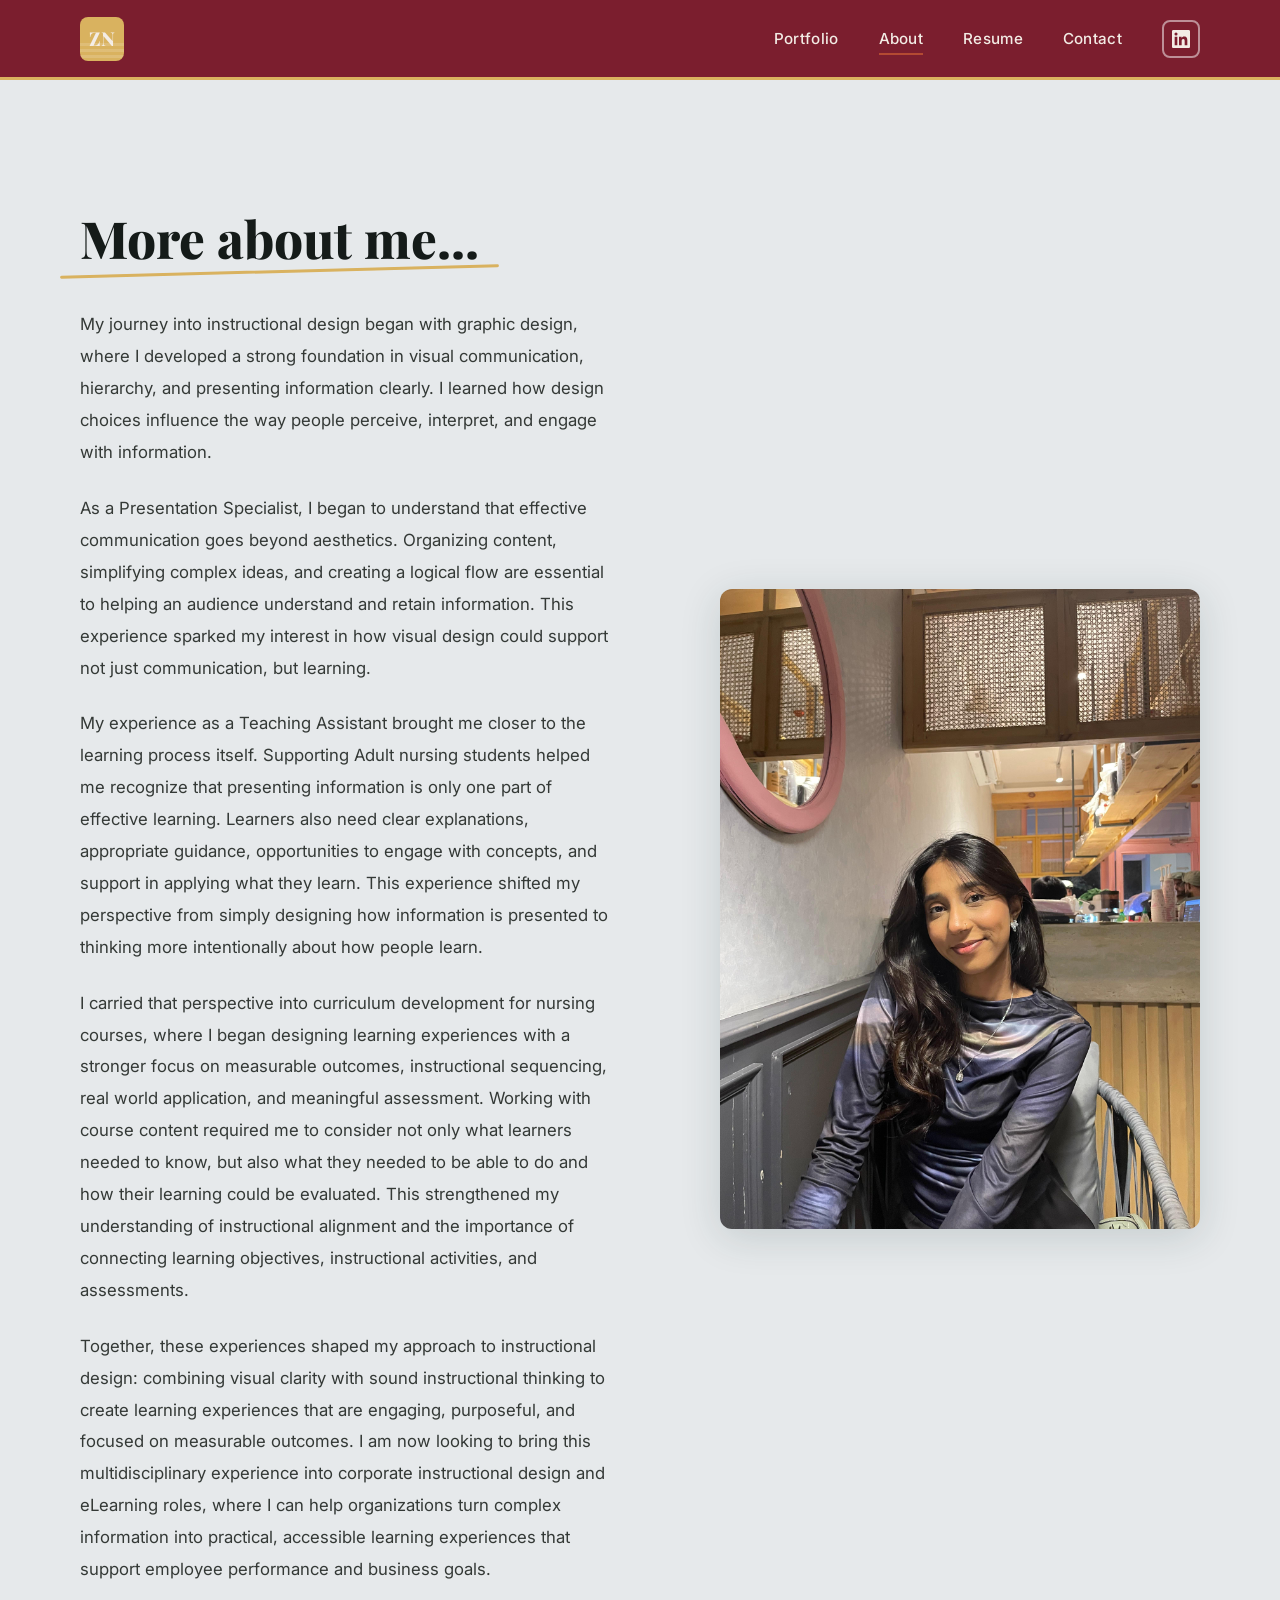
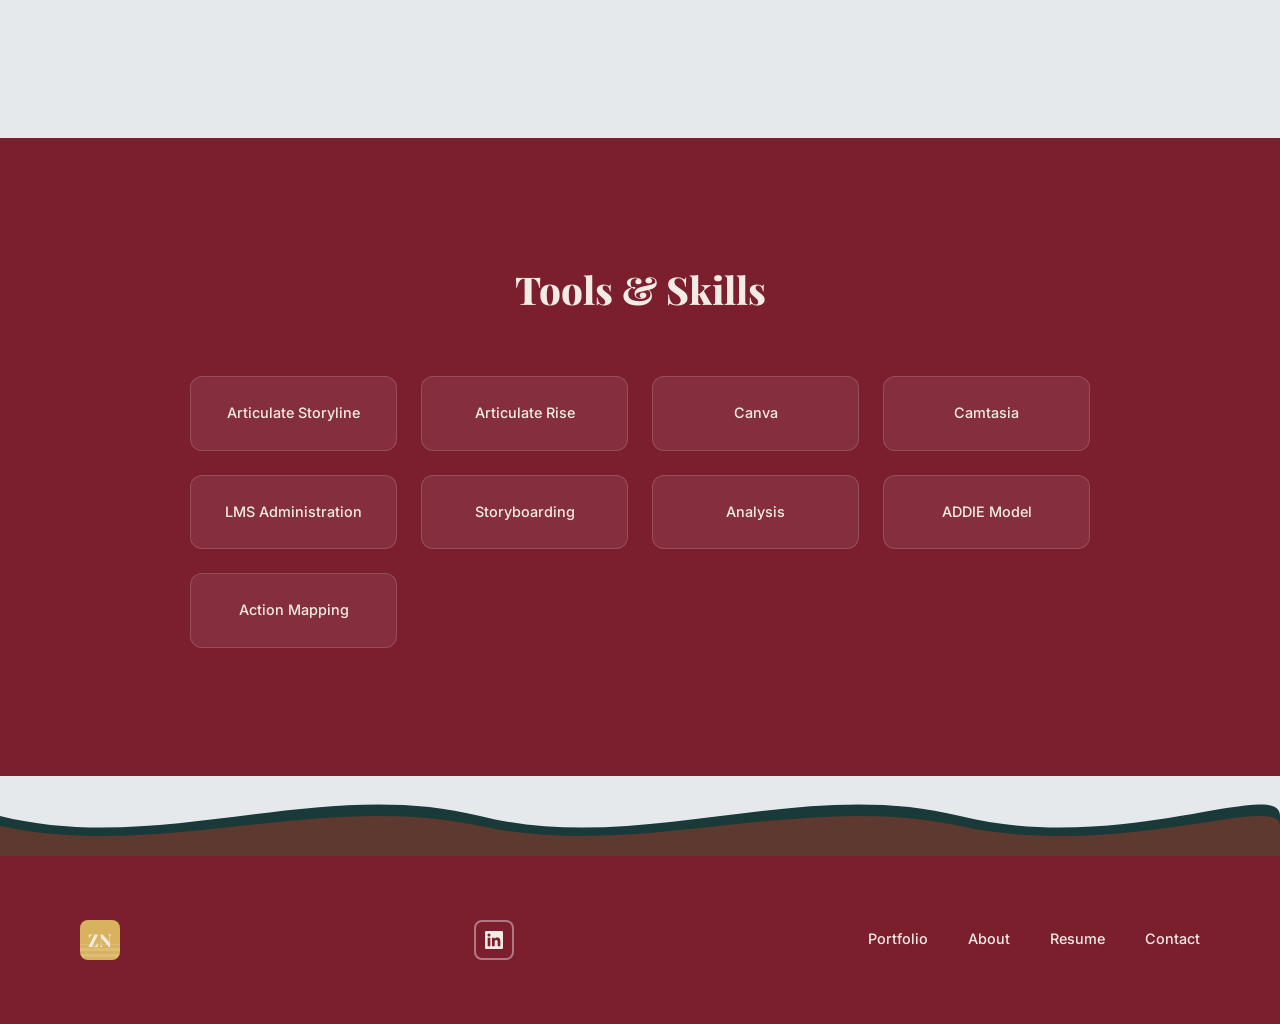
==== commit d01e7e83: "Add a Resume page with downloads, intro video and contact links - New resume.html: PDF download and " ====
--- a/about.html
+++ b/about.html
@@ -18,6 +18,7 @@
       <div class="navbar-nav" id="navbar-nav">
         <a href="portfolio.html">Portfolio</a>
         <a href="about.html">About</a>
+        <a href="resume.html">Resume</a>
         <a href="contact.html">Contact</a>
         <a href="#" class="nav-social social-linkedin" target="_blank" rel="noopener noreferrer" aria-label="LinkedIn">
           <svg viewBox="0 0 24 24"><path d="M20.447 20.452h-3.554v-5.569c0-1.328-.027-3.037-1.852-3.037-1.853 0-2.136 1.445-2.136 2.939v5.667H9.351V9h3.414v1.561h.046c.477-.9 1.637-1.85 3.37-1.85 3.601 0 4.267 2.37 4.267 5.455v6.286zM5.337 7.433a2.062 2.062 0 01-2.063-2.065 2.064 2.064 0 112.063 2.065zm1.782 13.019H3.555V9h3.564v11.452zM22.225 0H1.771C.792 0 0 .774 0 1.729v20.542C0 23.227.792 24 1.771 24h20.451C23.2 24 24 23.227 24 22.271V1.729C24 .774 23.2 0 22.222 0h.003z"/></svg>
@@ -78,6 +79,7 @@
       <nav class="footer-nav" aria-label="Footer navigation">
         <a href="portfolio.html">Portfolio</a>
         <a href="about.html">About</a>
+        <a href="resume.html">Resume</a>
         <a href="contact.html">Contact</a>
       </nav>
     </div>
--- a/index.css
+++ b/index.css
@@ -9,18 +9,18 @@
 /* ---------- CSS Custom Properties (Design Tokens) ---------- */
 :root {
   /* Color palette */
-  --color-primary:       #1a3a3a;
-  --color-primary-dark:  #122a2a;
-  --color-accent:        #8b3a2a;
-  --color-accent-hover:  #a34832;
-  --color-accent-light:  #d4a99a;
-  --color-bg-light:      #f5f0eb;
-  --color-bg-muted:      #e8d8ce;
-  --color-bg-card:       #d9c4b8;
-  --color-text-dark:     #1a2a2a;
-  --color-text-body:     #3a3a3a;
-  --color-text-light:    #f5f0eb;
-  --color-text-muted:    #b8a99e;
+  --color-primary:       #7B1E2E;
+  --color-primary-dark:  #7B1E2E;
+  --color-accent:        #D9B25F;
+  --color-accent-hover:  #D9B25F;
+  --color-accent-light:  #B34A32;
+  --color-bg-light:      #E6E9EB;
+  --color-bg-muted:      #E6E9EB;
+  --color-bg-card:       #3E4651;
+  --color-text-dark:     #151B19;
+  --color-text-body:     #343936;
+  --color-text-light:    #F3ECE5;
+  --color-text-muted:    #766B62;
   --color-border:        rgba(139, 58, 42, 0.3);
 
   /* Typography */
@@ -927,7 +927,7 @@
   padding: 4px 14px;
   font-size: 0.75rem;
   font-weight: 500;
-  color: var(--color-accent-light);
+  color: var(--color-text-light);
   letter-spacing: 0.03em;
 }
 
@@ -1690,3 +1690,238 @@
 .placeholder-project {
   background: linear-gradient(135deg, var(--color-primary) 0%, #2a5a5a 60%, var(--color-accent) 100%);
 }
+
+
+/* ===================================================================
+   LIVE DEMO EMBED (Storyline / Rise) + LIGHTBOX NAV
+   =================================================================== */
+.project-demo { margin-bottom: var(--space-xl); }
+
+.project-demo-frame {
+  position: relative;
+  aspect-ratio: 16 / 9;
+  border-radius: var(--radius-lg);
+  overflow: hidden;
+  box-shadow: var(--shadow-lg);
+  background: #000;
+}
+
+.project-demo-frame iframe {
+  position: absolute;
+  inset: 0;
+  width: 100%;
+  height: 100%;
+  border: 0;
+}
+
+.project-demo-actions {
+  display: flex;
+  flex-wrap: wrap;
+  align-items: center;
+  gap: var(--space-sm);
+  margin-top: var(--space-md);
+  color: var(--color-text-muted);
+  font-size: 0.9rem;
+}
+
+.lightbox-nav {
+  position: absolute;
+  top: 50%;
+  transform: translateY(-50%);
+  width: 48px;
+  height: 48px;
+  padding: 12px;
+  background: rgba(255, 255, 255, 0.1);
+  border: none;
+  border-radius: 50%;
+  color: white;
+  cursor: pointer;
+}
+.lightbox-nav:hover { background: rgba(255, 255, 255, 0.25); }
+.lightbox-prev { left: 20px; }
+.lightbox-next { right: 20px; }
+.lightbox-overlay.single .lightbox-nav { display: none; }
+.lightbox-close svg, .lightbox-nav svg { width: 24px; height: 24px; }
+
+
+/* ===================================================================
+   DESIGN DOCUMENTS (collapsible analysis / action map / objectives)
+   =================================================================== */
+#project-documents { margin-top: var(--space-xl); }
+
+.doc-section {
+  border: 1px solid var(--color-border);
+  border-radius: var(--radius-md);
+  background: #fff;
+  margin-bottom: var(--space-sm);
+}
+
+.doc-section summary {
+  cursor: pointer;
+  padding: var(--space-sm) var(--space-md);
+  font-weight: 700;
+  color: var(--color-primary);
+}
+
+.doc-body { padding: 0 var(--space-md) var(--space-md); }
+.doc-body h4 { margin: var(--space-md) 0 var(--space-xs); color: var(--color-text-dark); }
+.doc-body ul { padding-left: 1.2em; }
+.doc-intro { font-style: italic; }
+.doc-note { font-size: 0.85rem; color: var(--color-text-muted); margin-top: var(--space-md); }
+
+.doc-table-wrap { overflow-x: auto; margin-top: var(--space-sm); }
+.doc-table { width: 100%; min-width: 560px; border-collapse: collapse; font-size: 0.9rem; }
+.doc-table th, .doc-table td { border: 1px solid var(--color-border); padding: 8px 10px; text-align: left; vertical-align: top; }
+.doc-table th { background: var(--color-primary); color: var(--color-text-light); }
+
+/* let wide tables scroll inside their wrapper instead of widening the page grid */
+.project-detail-main { min-width: 0; }
+
+
+/* ===================================================================
+   RESUME PAGE
+   =================================================================== */
+.resume-hero {
+  margin-top: var(--nav-height);
+  padding: var(--space-2xl) 0 var(--space-lg);
+  background: var(--color-bg-light);
+}
+
+.resume-intro-block { max-width: 760px; }
+.resume-intro-block .contact-intro { margin-bottom: var(--space-lg); }
+
+.resume-downloads {
+  display: flex;
+  flex-wrap: wrap;
+  gap: var(--space-sm);
+}
+
+.resume-downloads .btn { gap: 10px; padding: 14px 30px; }
+.resume-downloads .btn svg { width: 18px; height: 18px; flex-shrink: 0; }
+
+.btn-outline-dark {
+  background: transparent;
+  color: var(--color-primary);
+  border: 2px solid var(--color-primary);
+}
+
+.btn-outline-dark:hover {
+  background: var(--color-primary);
+  color: var(--color-text-light);
+  transform: translateY(-2px);
+}
+
+.resume-section-title {
+  font-size: clamp(1.4rem, 2.4vw, 1.8rem);
+  color: var(--color-text-dark);
+  margin-bottom: var(--space-md);
+}
+
+.resume-video-section { padding: var(--space-lg) 0; }
+.resume-video-section[hidden], .resume-preview[hidden] { display: none; }
+
+.resume-video-frame { max-width: 960px; }
+
+/* A video file sets its own shape; links (Loom, YouTube…) keep the 16:9 frame */
+.resume-video-frame:has(video) { aspect-ratio: auto; }
+
+.resume-video-frame video {
+  display: block;
+  width: 100%;
+  height: auto;
+  background: #000;
+}
+
+.resume-main { padding: var(--space-lg) 0 var(--space-2xl); }
+
+.resume-main .container {
+  display: grid;
+  grid-template-columns: minmax(0, 1.6fr) minmax(0, 1fr);
+  gap: var(--space-xl);
+  align-items: start;
+}
+
+.resume-preview { min-width: 0; }
+
+.resume-preview-frame iframe {
+  display: block;
+  width: 100%;
+  aspect-ratio: 1 / 1.3;   /* about the shape of one page */
+  border: 0;
+  border-radius: var(--radius-md);
+  background: #fff;
+  box-shadow: var(--shadow-md);
+}
+
+.resume-preview-open {
+  display: inline-block;
+  margin-top: var(--space-sm);
+  color: var(--color-primary);
+  font-weight: 500;
+  text-decoration: underline;
+  text-underline-offset: 3px;
+}
+
+.resume-contact { position: sticky; top: calc(var(--nav-height) + var(--space-md)); }
+
+.resume-contact-list { display: grid; gap: var(--space-sm); }
+
+.resume-contact-card {
+  display: flex;
+  align-items: center;
+  gap: var(--space-sm);
+  padding: var(--space-sm) var(--space-md);
+  background: #fff;
+  border: 1px solid var(--color-border);
+  border-radius: var(--radius-md);
+  box-shadow: var(--shadow-sm);
+  transition: transform var(--transition-fast), box-shadow var(--transition-fast), border-color var(--transition-fast);
+}
+
+.resume-contact-card:hover {
+  transform: translateY(-2px);
+  box-shadow: var(--shadow-md);
+  border-color: var(--color-primary);
+}
+
+.resume-contact-icon {
+  display: grid;
+  place-items: center;
+  width: 44px;
+  height: 44px;
+  border-radius: 50%;
+  background: var(--color-primary);
+  flex-shrink: 0;
+}
+
+.resume-contact-icon svg { width: 20px; height: 20px; fill: var(--color-text-light); }
+
+.resume-contact-text { display: flex; flex-direction: column; min-width: 0; }
+
+.resume-contact-label {
+  font-size: 0.75rem;
+  font-weight: 600;
+  letter-spacing: 0.1em;
+  text-transform: uppercase;
+  color: var(--color-text-muted);
+}
+
+.resume-contact-value {
+  color: var(--color-text-dark);
+  font-weight: 500;
+  overflow-wrap: anywhere;
+}
+
+/* With no PDF set, the contact cards take the full width */
+.resume-main .container:has(.resume-preview[hidden]) { grid-template-columns: minmax(0, 1fr); max-width: 760px; margin-left: 0; }
+
+@media (max-width: 992px) {
+  .resume-main .container { grid-template-columns: minmax(0, 1fr); }
+  .resume-contact { position: static; order: -1; }
+}
+
+@media (max-width: 768px) {
+  .resume-hero { padding-top: var(--space-xl); }
+  .resume-preview { display: none; }  /* phones show PDFs badly in a frame; the Download button covers it */
+  .resume-downloads .btn { flex: 1 1 100%; }
+}
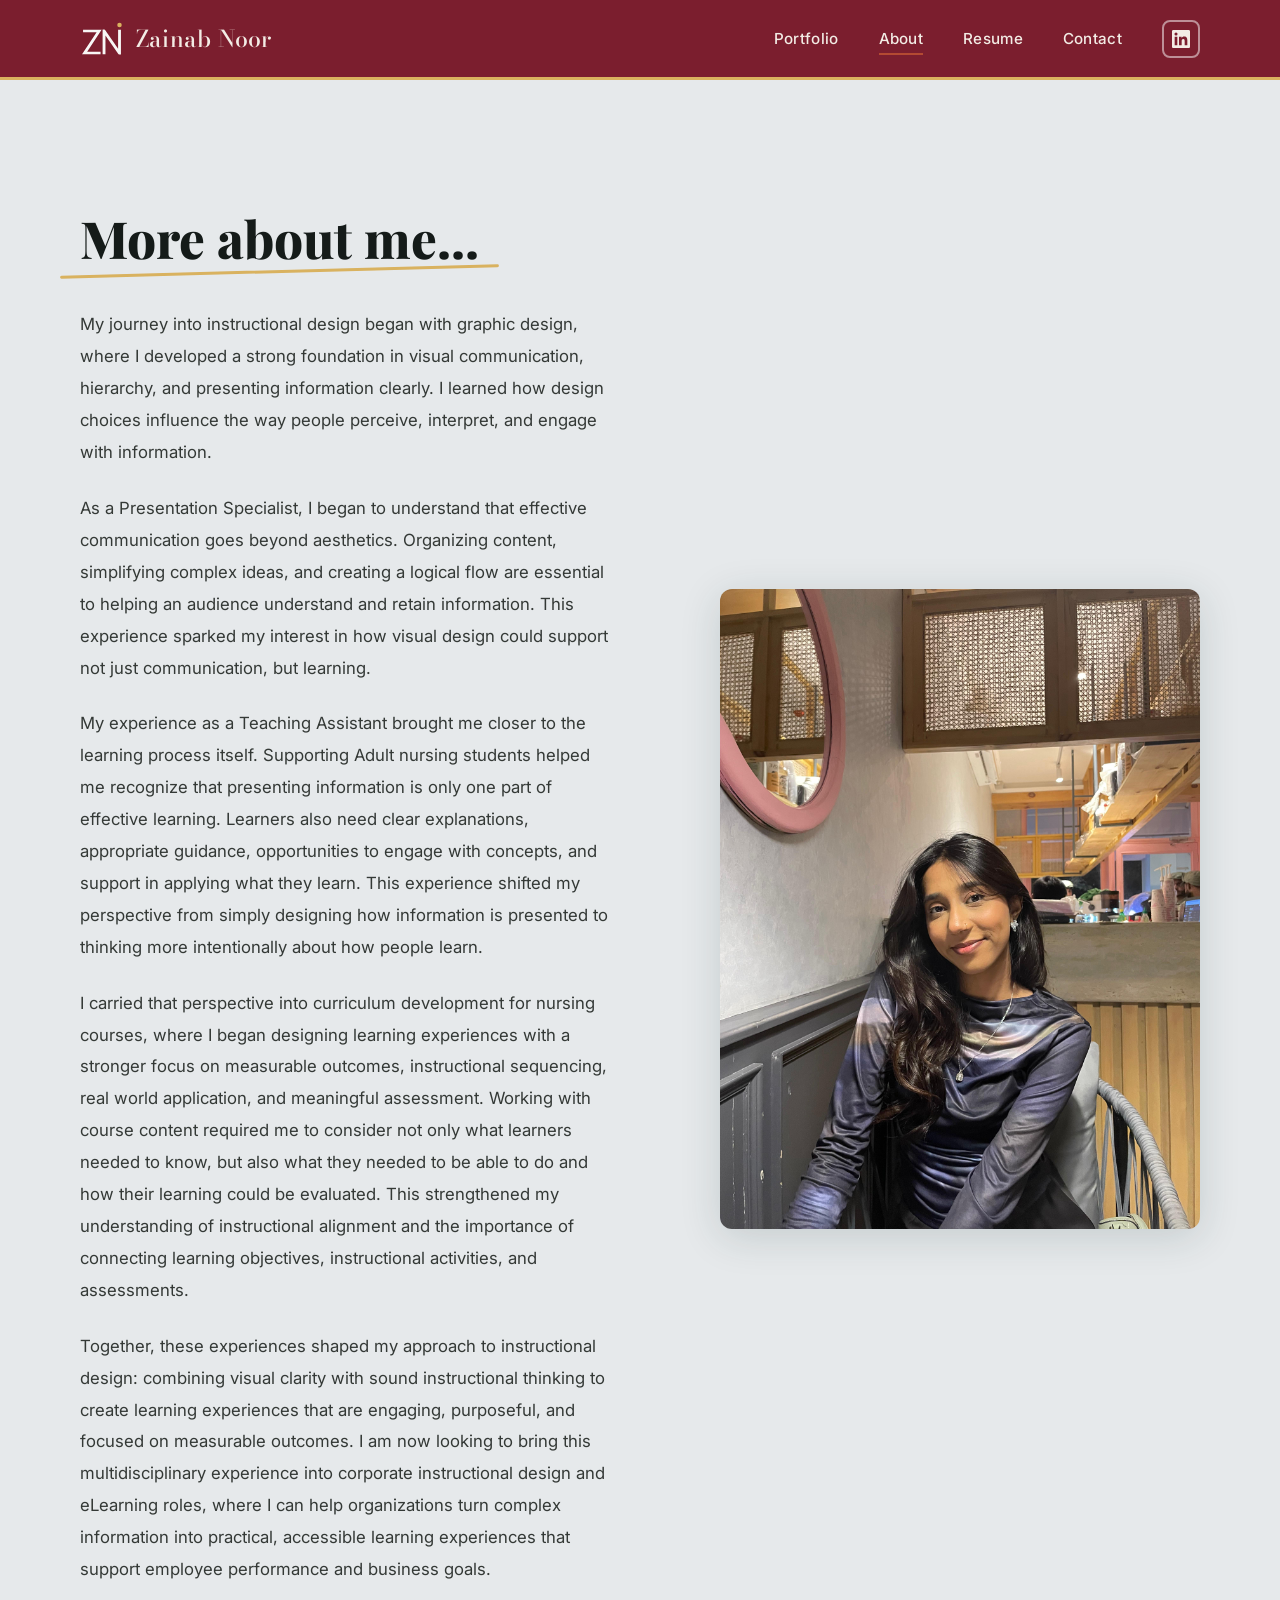
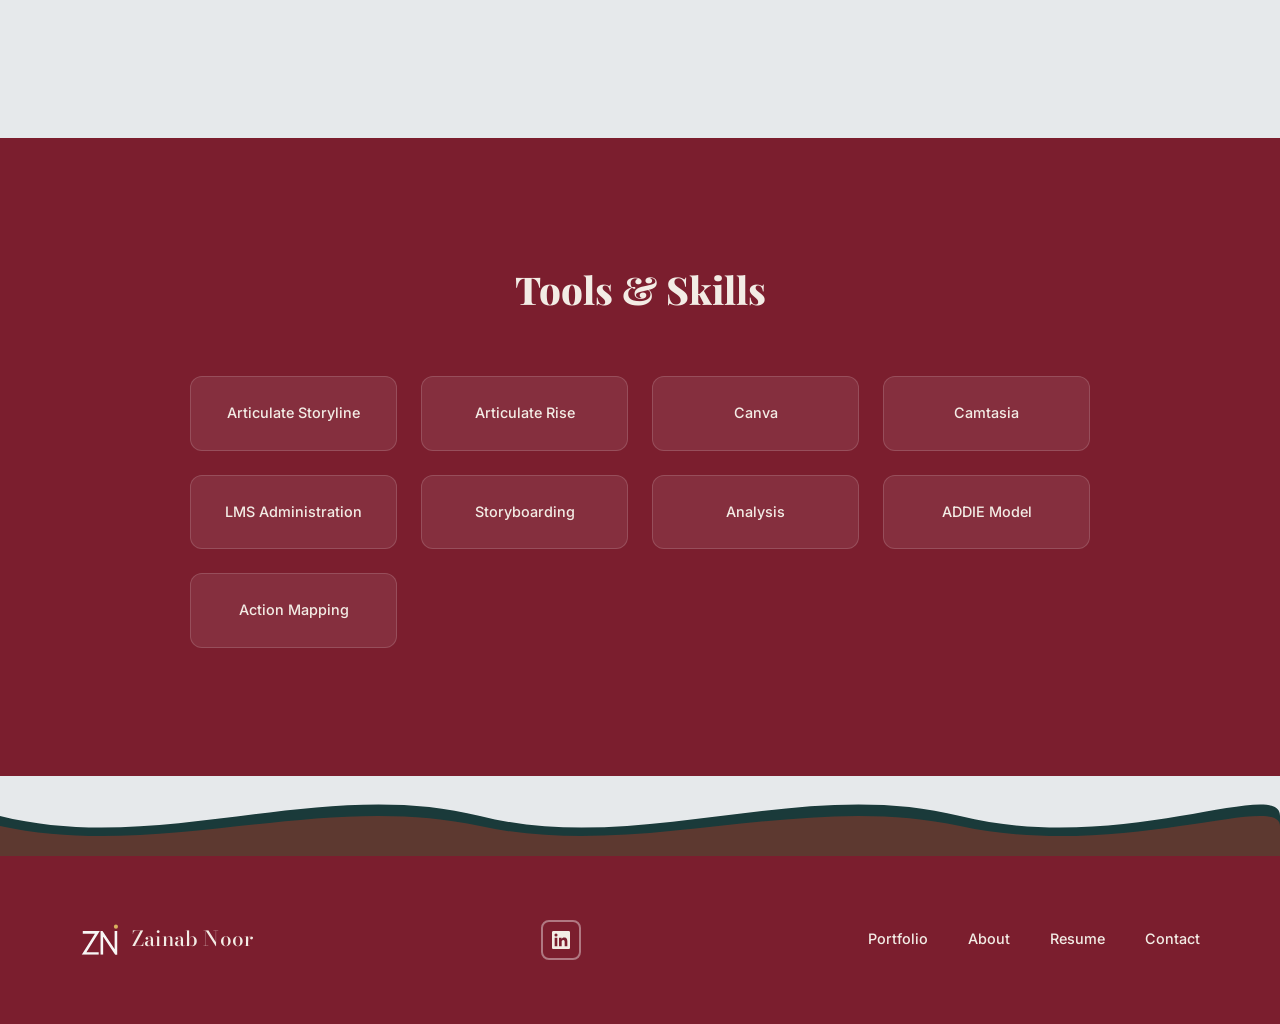
==== commit 40d78254: "Use the ZN brand-book logo in the menu, footer and browser tab - ZN mark (porcelain + gold dot) with" ====
--- a/about.html
+++ b/about.html
@@ -5,6 +5,7 @@
   <meta name="viewport" content="width=device-width, initial-scale=1.0" />
   <title>About Me | Instructional Designer</title>
   <meta name="description" content="Learn more about my background, skills, and passion for instructional design." />
+  <link rel="icon" href="assets/brand/favicon.svg" type="image/svg+xml" />
   <link rel="stylesheet" href="index.css" />
 </head>
 <body data-page="about">
@@ -12,8 +13,8 @@
   <!-- ═══ NAVBAR ═══ -->
   <nav class="navbar" id="navbar" role="navigation" aria-label="Main navigation">
     <div class="container">
-      <a href="index.html" class="navbar-logo" aria-label="Home">
-        <div class="logo-icon"><span class="logo-initials">YN</span></div>
+      <a href="index.html" class="navbar-logo" aria-label="Zainab Noor, home">
+        <img class="brand-mark" src="assets/brand/zn-mark-light.svg" alt="" width="44" height="40"><span class="brand-name">Zainab Noor</span>
       </a>
       <div class="navbar-nav" id="navbar-nav">
         <a href="portfolio.html">Portfolio</a>
@@ -68,8 +69,8 @@
   <!-- ═══ FOOTER ═══ -->
   <footer class="footer" id="footer">
     <div class="container">
-      <a href="index.html" class="footer-logo" aria-label="Home">
-        <div class="logo-icon"><span class="logo-initials">YN</span></div>
+      <a href="index.html" class="footer-logo" aria-label="Zainab Noor, home">
+        <img class="brand-mark" src="assets/brand/zn-mark-light.svg" alt="" width="44" height="40"><span class="brand-name">Zainab Noor</span>
       </a>
       <div class="footer-social">
         <a href="#" class="social-linkedin" target="_blank" rel="noopener noreferrer" aria-label="LinkedIn">
--- a/index.css
+++ b/index.css
@@ -4,7 +4,7 @@
    =================================================================== */
 
 /* ---------- Google Fonts ---------- */
-@import url('https://fonts.googleapis.com/css2?family=Playfair+Display:ital,wght@0,400;0,500;0,600;0,700;0,800;0,900;1,400;1,700&family=Inter:wght@300;400;500;600;700&display=swap');
+@import url('https://fonts.googleapis.com/css2?family=Bodoni+Moda:opsz,wght@6..96,500;6..96,600&family=Playfair+Display:ital,wght@0,400;0,500;0,600;0,700;0,800;0,900;1,400;1,700&family=Inter:wght@300;400;500;600;700&display=swap');
 
 /* ---------- CSS Custom Properties (Design Tokens) ---------- */
 :root {
@@ -327,8 +327,50 @@
   animation: fadeInUp 0.8s ease forwards;
 }
 
+.hero-name {
+  font-family: var(--font-heading);
+  font-size: clamp(1.5rem, 2.4vw, 1.9rem);
+  font-weight: 700;
+  color: var(--color-primary);
+  line-height: 1.2;
+}
+
+.hero-role {
+  display: flex;
+  align-items: center;
+  gap: 10px;
+  margin: 6px 0 var(--space-md);
+  font-size: 0.8rem;
+  font-weight: 600;
+  letter-spacing: 0.14em;
+  text-transform: uppercase;
+  color: var(--color-text-muted);
+}
+
+.hero-role::before {
+  content: '';
+  width: 28px;
+  height: 2px;
+  border-radius: 2px;
+  background: var(--color-accent);
+  flex-shrink: 0;
+}
+
+.hero-role[hidden] { display: none; }
+.hero-role-text { display: flex; flex-wrap: wrap; column-gap: 8px; row-gap: 2px; }
+.hero-role-text > span { white-space: nowrap; }
+.hero-role-sep { color: var(--color-accent); }
+
+.hero-heading em {
+  font-style: normal;
+  color: var(--color-primary);
+  background: linear-gradient(transparent 72%, rgba(217, 178, 95, 0.55) 72%, rgba(217, 178, 95, 0.55) 92%, transparent 92%);
+  padding: 0 2px;
+}
+
 .hero-heading {
-  font-size: clamp(2.8rem, 5vw, 4.2rem);
+  font-size: clamp(2.1rem, 3.6vw, 3.1rem);
+  line-height: 1.12;
   font-weight: 800;
   color: var(--color-text-dark);
   margin-bottom: var(--space-md);
@@ -372,6 +414,7 @@
 }
 
 .hero-image {
+  filter: saturate(0.82);  /* a little softer than the original colours */
   width: 100%;
   max-width: 520px;
   height: auto;
@@ -543,22 +586,54 @@
    TESTIMONIALS SECTION
    =================================================================== */
 .testimonials-section {
-  background: var(--color-bg-muted);
+  --review-card: #FBF7F2;
+  --upwork-green: #14A800;
+  background:
+    radial-gradient(900px 420px at 85% 0%, rgba(217, 178, 95, 0.22), transparent 60%),
+    radial-gradient(700px 380px at 0% 100%, rgba(179, 74, 50, 0.35), transparent 60%),
+    linear-gradient(160deg, #8A2335 0%, var(--color-primary) 45%, #5A1522 100%);
   padding: var(--space-3xl) 0;
   position: relative;
   overflow: hidden;
+}
+
+.testimonials-header { margin-bottom: var(--space-xl); }
+
+/* blend the wave under the reviews into the section's dark bottom edge */
+.testimonials-section + .footer-wave { background: #5A1522; }
+
+.testimonials-eyebrow {
+  display: block;
+  font-size: 0.78rem;
+  font-weight: 600;
+  letter-spacing: 0.18em;
+  text-transform: uppercase;
+  color: var(--color-accent);
+  margin-bottom: var(--space-xs);
 }
 
 .testimonials-heading {
   font-size: clamp(2rem, 3.5vw, 3rem);
   font-weight: 800;
-  color: var(--color-text-dark);
-  margin-bottom: var(--space-xl);
+  color: var(--color-text-light);
+  position: relative;
+  display: inline-block;
+}
+
+.testimonials-heading::after {
+  content: '';
+  position: absolute;
+  left: 0;
+  bottom: -10px;
+  width: 72px;
+  height: 3px;
+  border-radius: 2px;
+  background: var(--color-accent);
 }
 
 .testimonials-wrapper {
   position: relative;
-  padding: 0 50px;
+  padding: 0 56px;
 }
 
 .testimonials-track {
@@ -568,62 +643,173 @@
   scroll-snap-type: x mandatory;
   scrollbar-width: none;
   -ms-overflow-style: none;
-  padding: var(--space-sm) 0;
-}
-
-.testimonials-track::-webkit-scrollbar {
-  display: none;
-}
+  padding: var(--space-sm) 4px var(--space-md);
+  align-items: stretch;
+}
+
+.testimonials-track::-webkit-scrollbar { display: none; }
 
 .testimonial-card {
-  flex: 0 0 calc(33.333% - var(--space-lg));
+  flex: 0 0 calc((100% - var(--space-lg)) / 2);
   min-width: 300px;
-  background: var(--color-bg-card);
-  border-radius: var(--radius-md);
+  display: flex;
+  flex-direction: column;
+  background: var(--review-card);
+  border-radius: var(--radius-lg);
   padding: var(--space-lg);
   scroll-snap-align: start;
+  position: relative;
+  box-shadow: 0 18px 40px rgba(30, 6, 12, 0.35);
+  border-top: 4px solid var(--color-accent);
   transition: transform var(--transition-medium), box-shadow var(--transition-medium);
 }
 
 .testimonial-card:hover {
-  transform: translateY(-4px);
-  box-shadow: var(--shadow-md);
+  transform: translateY(-6px);
+  box-shadow: 0 26px 50px rgba(30, 6, 12, 0.45);
+}
+
+.testimonial-top {
+  display: flex;
+  align-items: flex-start;
+  justify-content: space-between;
+  gap: var(--space-sm);
+  height: 44px;
+}
+
+.testimonial-mark {
+  font-family: var(--font-heading);
+  font-size: 5rem;
+  line-height: 0.9;
+  color: var(--color-accent);
+}
+
+.testimonial-badges { display: flex; align-items: center; gap: var(--space-sm); padding-top: 4px; }
+.testimonial-stars { display: flex; gap: 2px; }
+.testimonial-stars svg { width: 18px; height: 18px; fill: #E0A526; }
+.testimonial-stars span { margin-left: 6px; font-size: 0.85rem; font-weight: 700; color: var(--color-text-dark); }
+.testimonial-stars { align-items: center; }
+
+.testimonial-project {
+  align-self: flex-start;
+  font-size: 0.75rem;
+  font-weight: 600;
+  letter-spacing: 0.04em;
+  color: var(--color-primary);
+  background: rgba(123, 30, 46, 0.08);
+  border-radius: var(--radius-pill);
+  padding: 4px 12px;
+  margin-bottom: var(--space-sm);
 }
 
 .testimonial-quote {
-  font-size: 0.95rem;
-  line-height: 1.8;
+  font-size: 0.98rem;
+  line-height: 1.75;
   color: var(--color-text-body);
-  margin-bottom: var(--space-md);
-  position: relative;
-}
-
-.testimonial-quote::before {
-  content: '"';
+  display: -webkit-box;
+  -webkit-box-orient: vertical;
+  -webkit-line-clamp: 9;
+  line-clamp: 9;
+  overflow: hidden;
+}
+
+.testimonial-quote p + p { margin-top: 0.8em; }
+
+.testimonial-card.expanded .testimonial-quote {
+  display: block;
+  -webkit-line-clamp: unset;
+  line-clamp: unset;
+}
+
+.testimonial-quote strong { color: var(--color-text-dark); font-weight: 700; }
+
+.testimonial-more {
+  align-self: flex-start;
+  margin-top: var(--space-xs);
+  background: none;
+  border: 0;
+  padding: 0;
+  font: inherit;
+  font-size: 0.88rem;
+  font-weight: 600;
+  color: var(--color-primary);
+  text-decoration: underline;
+  text-underline-offset: 3px;
+  cursor: pointer;
+}
+
+.testimonial-more[hidden] { display: none; }
+
+.testimonial-person {
+  display: flex;
+  align-items: flex-start;
+  gap: 14px;
+  margin-top: auto;
+  padding-top: var(--space-md);
+  border-top: 1px solid rgba(123, 30, 46, 0.15);
+  position: relative;
+}
+
+.testimonial-card .testimonial-quote { margin-bottom: var(--space-md); }
+
+.testimonial-avatar {
+  width: 60px;
+  height: 60px;
+  border-radius: 50%;
+  flex-shrink: 0;
+  display: grid;
+  place-items: center;
+  overflow: hidden;
   font-family: var(--font-heading);
-  font-size: 3rem;
-  color: var(--color-accent);
-  position: absolute;
-  top: -10px;
-  left: -5px;
-  opacity: 0.4;
-}
-
-.testimonial-quote strong {
+  font-weight: 700;
+  font-size: 1.15rem;
+  color: var(--color-text-light);
+  background: linear-gradient(135deg, var(--color-accent) 0%, var(--color-accent-light) 100%);
+  box-shadow: 0 0 0 3px var(--review-card), 0 0 0 5px rgba(217, 178, 95, 0.6);
+}
+
+.testimonial-avatar img { width: 100%; height: 100%; object-fit: cover; }
+
+.testimonial-who { min-width: 0; flex: 1; }
+
+.testimonial-author {
+  font-weight: 700;
   color: var(--color-text-dark);
-  font-weight: 700;
-}
-
-.testimonial-author {
-  font-weight: 600;
-  color: var(--color-text-dark);
-  font-size: 0.9rem;
+  font-size: 1rem;
 }
 
 .testimonial-title {
-  color: var(--color-text-muted);
+  color: var(--color-text-body);
   font-size: 0.85rem;
   margin-top: 2px;
+}
+
+.testimonial-title a {
+  color: var(--color-primary);
+  font-weight: 600;
+  text-decoration: underline;
+  text-decoration-color: rgba(123, 30, 46, 0.35);
+  text-underline-offset: 3px;
+}
+
+.testimonial-title a:hover { text-decoration-color: var(--color-primary); }
+
+.testimonial-meta {
+  color: var(--color-text-muted);
+  font-size: 0.8rem;
+  margin-top: 2px;
+}
+
+.testimonial-source {
+  flex-shrink: 0;
+  font-size: 0.7rem;
+  font-weight: 700;
+  letter-spacing: 0.06em;
+  text-transform: uppercase;
+  color: #fff;
+  background: var(--upwork-green);
+  border-radius: var(--radius-pill);
+  padding: 4px 10px;
 }
 
 /* Testimonial navigation arrows */
@@ -635,7 +821,7 @@
   height: 48px;
   border-radius: 50%;
   background: var(--color-accent);
-  color: var(--color-text-light);
+  color: var(--color-primary);
   display: flex;
   align-items: center;
   justify-content: center;
@@ -643,26 +829,45 @@
   transition: all var(--transition-fast);
   z-index: 10;
   border: none;
-  box-shadow: var(--shadow-sm);
-}
-
-.testimonial-nav:hover {
-  background: var(--color-accent-hover);
+  box-shadow: 0 6px 18px rgba(0, 0, 0, 0.25);
+}
+
+.testimonial-nav[hidden] { display: none; }
+
+.testimonial-nav:hover:not(:disabled) {
+  background: var(--review-card);
   transform: translateY(-50%) scale(1.08);
 }
 
-.testimonial-nav svg {
-  width: 20px;
-  height: 20px;
-  fill: currentColor;
-}
-
-.testimonial-nav.prev {
-  left: -5px;
-}
-
-.testimonial-nav.next {
-  right: -5px;
+.testimonial-nav:disabled { opacity: 0.35; cursor: default; }
+
+.testimonial-nav svg { width: 20px; height: 20px; }
+
+.testimonial-nav.prev { left: 0; }
+.testimonial-nav.next { right: 0; }
+
+.testimonials-dots {
+  display: flex;
+  justify-content: center;
+  gap: 10px;
+  margin-top: var(--space-md);
+}
+
+.testimonials-dots button {
+  width: 10px;
+  height: 10px;
+  border-radius: var(--radius-pill);
+  border: 0;
+  padding: 0;
+  background: rgba(243, 236, 229, 0.35);
+  cursor: pointer;
+  transition: width var(--transition-fast), background var(--transition-fast);
+}
+
+.testimonials-dots button.active { width: 28px; background: var(--color-accent); }
+
+@media (max-width: 992px) {
+  .testimonial-card { flex-basis: 100%; }
 }
 
 
@@ -1525,6 +1730,10 @@
     order: 1;
   }
 
+  .hero-role { justify-content: center; }
+  .hero-role::before { display: none; }
+  .hero-role-text { justify-content: center; }
+
   .hero-image-wrapper {
     order: 0;
   }
@@ -1618,8 +1827,9 @@
   }
 
   .testimonial-card {
-    flex: 0 0 calc(100% - var(--space-md));
+    flex: 0 0 88%;   /* the next card peeks in, so people know to swipe */
     min-width: unset;
+    padding: var(--space-md);
   }
 
   .testimonials-wrapper {
@@ -1925,3 +2135,29 @@
   .resume-preview { display: none; }  /* phones show PDFs badly in a frame; the Download button covers it */
   .resume-downloads .btn { flex: 1 1 100%; }
 }
+
+
+/* ===================================================================
+   BRAND LOGO (ZN mark from the brand book + name in Bodoni Moda)
+   =================================================================== */
+.navbar-logo, .footer-logo { gap: 12px; text-decoration: none; }
+
+.brand-mark { display: block; width: 44px; height: auto; flex-shrink: 0; }
+
+.brand-name {
+  font-family: 'Bodoni Moda', 'Didot', 'Bodoni 72', Georgia, serif;
+  font-size: 1.45rem;
+  font-weight: 500;
+  letter-spacing: 0.01em;
+  color: var(--color-text-light);
+  line-height: 1;
+  white-space: nowrap;
+}
+
+.footer-logo .brand-mark { width: 40px; }
+.footer-logo .brand-name { font-size: 1.3rem; }
+
+@media (max-width: 768px) {
+  .brand-mark { width: 38px; }
+  .navbar-logo .brand-name { font-size: 1.25rem; }
+}
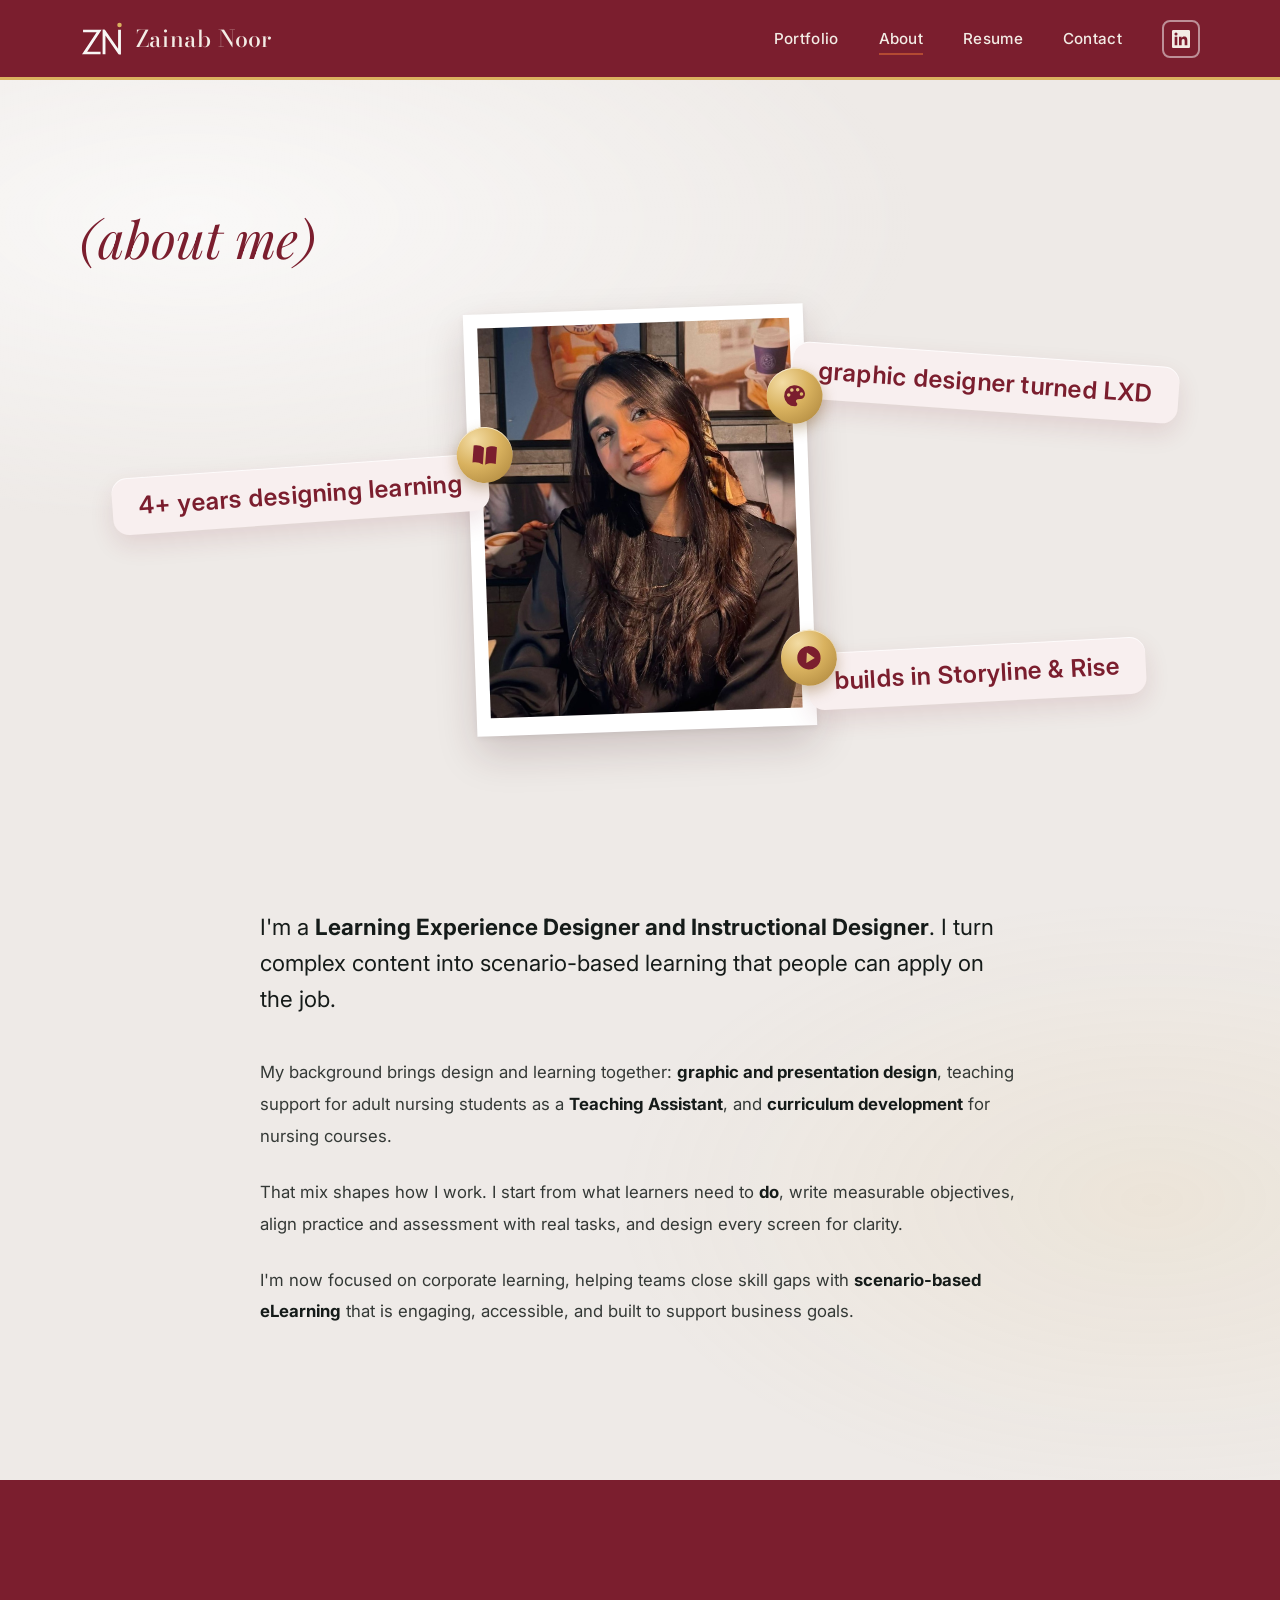
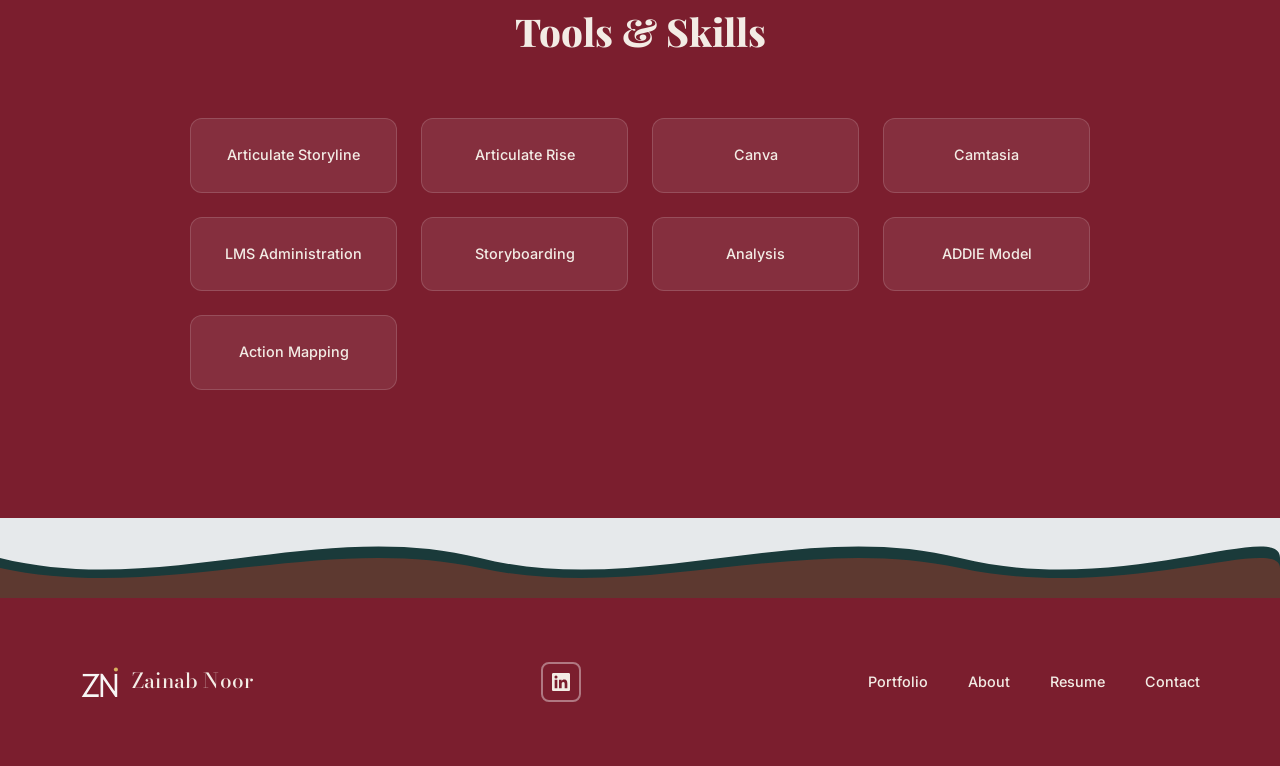
==== commit 1d1d2898: "About page: photo collage with fun-fact stickers and a shorter bio - Tilted polaroid photo with stic" ====
--- a/about.html
+++ b/about.html
@@ -34,16 +34,18 @@
   <!-- ═══ ABOUT HERO ═══ -->
   <section class="about-hero" id="about-hero">
     <div class="container">
+      <h1 class="about-fun-heading">(about me)</h1>
+
+      <!-- Photo with fun-fact stickers around it (stickers come from site-config.json → aboutFacts) -->
+      <div class="about-collage" id="about-collage">
+        <figure class="about-polaroid" id="about-photo-container"></figure>
+        <ul class="about-stickers" id="about-stickers"></ul>
+      </div>
+
       <div class="about-content fade-in-up">
-        <h1 class="about-heading">
-          <span class="underline-accent">More about me...</span>
-        </h1>
         <div class="about-text" id="about-bio">
           <!-- Loaded from site-config.json -->
         </div>
-      </div>
-      <div class="fade-in-up" id="about-photo-container">
-        <!-- Photo loaded dynamically -->
       </div>
     </div>
   </section>
--- a/index.css
+++ b/index.css
@@ -1147,10 +1147,17 @@
 }
 
 .about-hero .container {
-  display: grid;
-  grid-template-columns: 1fr 1fr;
-  gap: var(--space-xl);
-  align-items: center;
+  display: block;
+}
+
+.about-content { max-width: 760px; margin: 0 auto; }
+
+/* the first paragraph reads as a short intro */
+.about-text p:first-child {
+  font-size: clamp(1.2rem, 1.8vw, 1.4rem);
+  line-height: 1.6;
+  color: var(--color-text-dark);
+  margin-bottom: var(--space-lg);
 }
 
 .about-heading {
@@ -2161,3 +2168,161 @@
   .brand-mark { width: 38px; }
   .navbar-logo .brand-name { font-size: 1.25rem; }
 }
+
+
+/* ===================================================================
+   ABOUT PAGE — photo collage with fun-fact stickers
+   =================================================================== */
+.about-hero {
+  background:
+    radial-gradient(1200px 500px at 15% 10%, rgba(255, 255, 255, 0.7), transparent 60%),
+    radial-gradient(900px 500px at 90% 80%, rgba(217, 178, 95, 0.10), transparent 60%),
+    #EEEAE7;
+}
+
+.about-fun-heading {
+  font-family: var(--font-heading);
+  font-style: italic;
+  font-weight: 400;
+  font-size: clamp(2.2rem, 4vw, 3.2rem);
+  color: var(--color-primary);
+  margin-bottom: var(--space-lg);
+}
+
+.about-collage {
+  --sticker-bg: #F8EFEF;
+  position: relative;
+  min-height: 560px;
+  margin: 0 auto var(--space-lg);
+  max-width: 1100px;
+}
+
+.about-polaroid {
+  position: relative;
+  z-index: 1;
+  width: min(340px, 70vw);
+  margin: 0 auto;
+  padding: 14px 14px 18px;
+  background: #fff;
+  box-shadow: 0 18px 40px rgba(60, 20, 30, 0.18), 0 2px 6px rgba(0, 0, 0, 0.06);
+  transform: rotate(-2deg);
+  transition: transform var(--transition-medium);
+}
+
+.about-polaroid:hover { transform: rotate(0deg) scale(1.01); }
+
+.about-polaroid .about-photo {
+  display: block;
+  width: 100%;
+  max-width: none;
+  aspect-ratio: 4 / 5;
+  object-fit: cover;
+  border-radius: 0;
+  box-shadow: none;
+  margin: 0;
+}
+
+.about-stickers { list-style: none; margin: 0; padding: 0; }
+
+.about-sticker {
+  --rot: 0deg;
+  position: absolute;
+  z-index: 2;
+  display: inline-flex;
+  align-items: center;
+  gap: 4px;
+  max-width: 44%;
+  padding: 14px 26px;
+  background: var(--sticker-bg);
+  color: var(--color-primary);
+  font-family: var(--font-body);
+  font-weight: 600;
+  font-size: clamp(1.05rem, 1.9vw, 1.55rem);
+  line-height: 1.2;
+  letter-spacing: 0.01em;
+  border-radius: 16px;
+  box-shadow: 0 10px 24px rgba(123, 30, 46, 0.12), 0 1px 0 rgba(255, 255, 255, 0.8) inset;
+  transform: rotate(var(--rot));
+  transition: transform var(--transition-medium), box-shadow var(--transition-medium);
+}
+
+.about-sticker:hover {
+  transform: rotate(0deg) translateY(-4px) scale(1.03);
+  box-shadow: 0 16px 30px rgba(123, 30, 46, 0.18);
+  z-index: 3;
+}
+
+.about-sticker-icon {
+  position: absolute;
+  display: grid;
+  place-items: center;
+  width: 56px;
+  height: 56px;
+  border-radius: 50%;
+  background: radial-gradient(circle at 30% 25%, #F3DCA4 0%, var(--color-accent) 45%, #A9823A 100%);
+  box-shadow: 0 6px 14px rgba(120, 80, 20, 0.35), 0 1px 0 rgba(255, 255, 255, 0.6) inset;
+  transform: rotate(calc(var(--rot) * -2));
+}
+
+.about-sticker-icon svg { width: 28px; height: 28px; fill: var(--color-primary); }
+
+/* where each sticker sits around the photo (desktop) */
+.about-sticker--1 { --rot: -4deg; left: 2%;  top: 28%; }
+.about-sticker--1 .about-sticker-icon { right: -26px; top: -26px; }
+.about-sticker--2 { --rot: 4deg;  right: 1%; top: 8%; }
+.about-sticker--2 .about-sticker-icon { left: -24px; bottom: -26px; }
+.about-sticker--3 { --rot: 5deg;  left: 7%;  top: 66%; }
+.about-sticker--3 .about-sticker-icon { left: -26px; top: -24px; }
+/* with only three stickers, put the third one bottom-right to balance the photo */
+.about-sticker--3:last-child { left: auto; right: 4%; top: 60%; --rot: -3deg; }
+.about-sticker--4 { --rot: -3deg; right: 4%; top: 58%; }
+.about-sticker--4 .about-sticker-icon { right: -24px; top: -28px; }
+.about-sticker--5 { --rot: -2deg; left: 12%; top: 2%; }
+.about-sticker--5 .about-sticker-icon { left: -24px; bottom: -24px; }
+.about-sticker--6 { --rot: 3deg;  right: 10%; top: 88%; }
+.about-sticker--6 .about-sticker-icon { right: -24px; top: -24px; }
+
+/* pop-in once the collage scrolls into view */
+.about-collage .about-sticker { opacity: 0; transform: rotate(var(--rot)) scale(0.6); }
+.about-collage.is-in .about-sticker {
+  opacity: 1;
+  transform: rotate(var(--rot)) scale(1);
+  transition: opacity 0.4s ease calc(var(--i) * 0.12s + 0.15s),
+              transform 0.5s cubic-bezier(0.34, 1.56, 0.64, 1) calc(var(--i) * 0.12s + 0.15s),
+              box-shadow var(--transition-medium);
+}
+.about-collage.is-in .about-sticker:hover { transform: rotate(0deg) translateY(-4px) scale(1.03); transition-delay: 0s; }
+
+.about-collage.no-stickers { min-height: 0; }
+
+@media (prefers-reduced-motion: reduce) {
+  .about-collage .about-sticker { opacity: 1; transform: rotate(var(--rot)); transition: none; }
+}
+
+/* tablets and phones: photo on top, stickers in a playful row underneath */
+@media (max-width: 900px) {
+  .about-collage { min-height: 0; }
+  .about-stickers {
+    display: flex;
+    flex-wrap: wrap;
+    justify-content: center;
+    gap: 22px 16px;
+    margin-top: var(--space-xl);
+  }
+  .about-sticker {
+    position: relative;
+    inset: auto;
+    max-width: 100%;
+    font-size: 1.05rem;
+    padding: 12px 22px 12px 18px;
+    gap: 10px;
+  }
+  .about-sticker-icon {
+    position: static;
+    order: -1;
+    width: 38px;
+    height: 38px;
+    transform: none;
+  }
+  .about-sticker-icon svg { width: 20px; height: 20px; }
+}
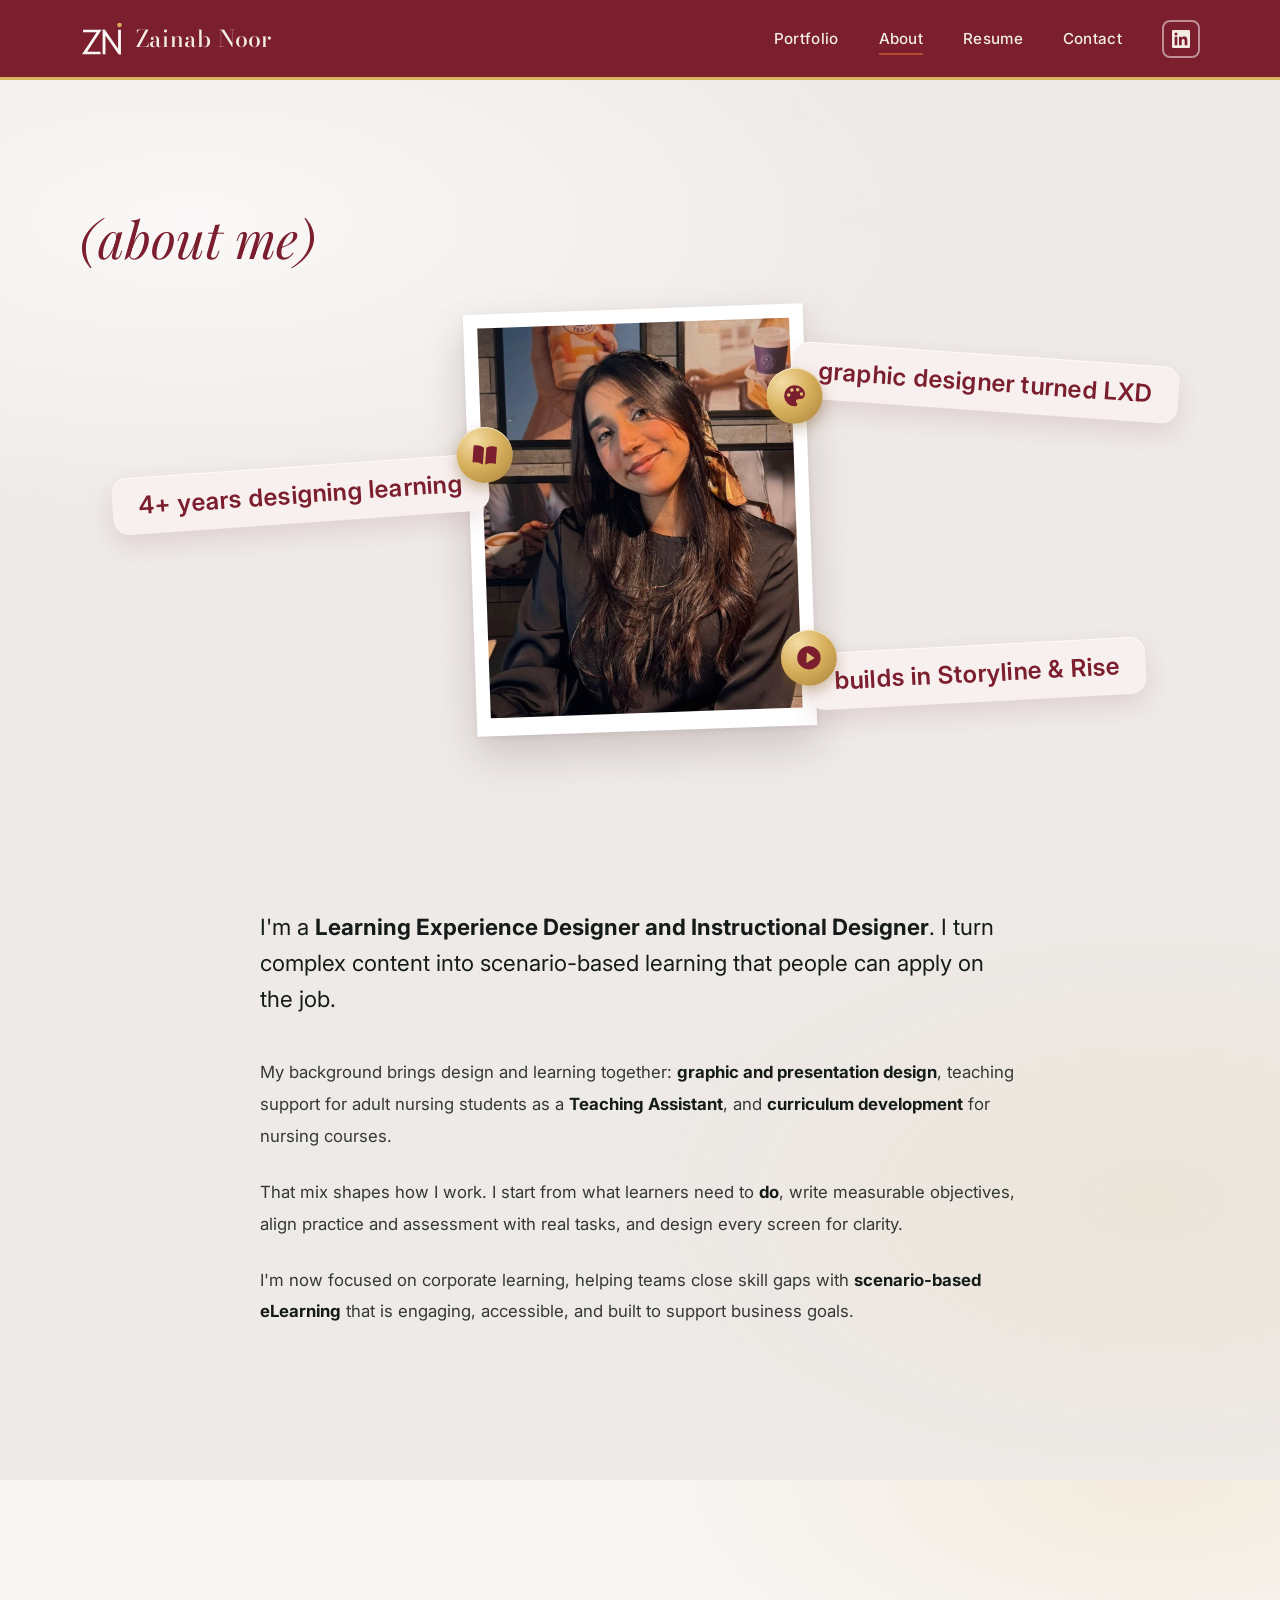
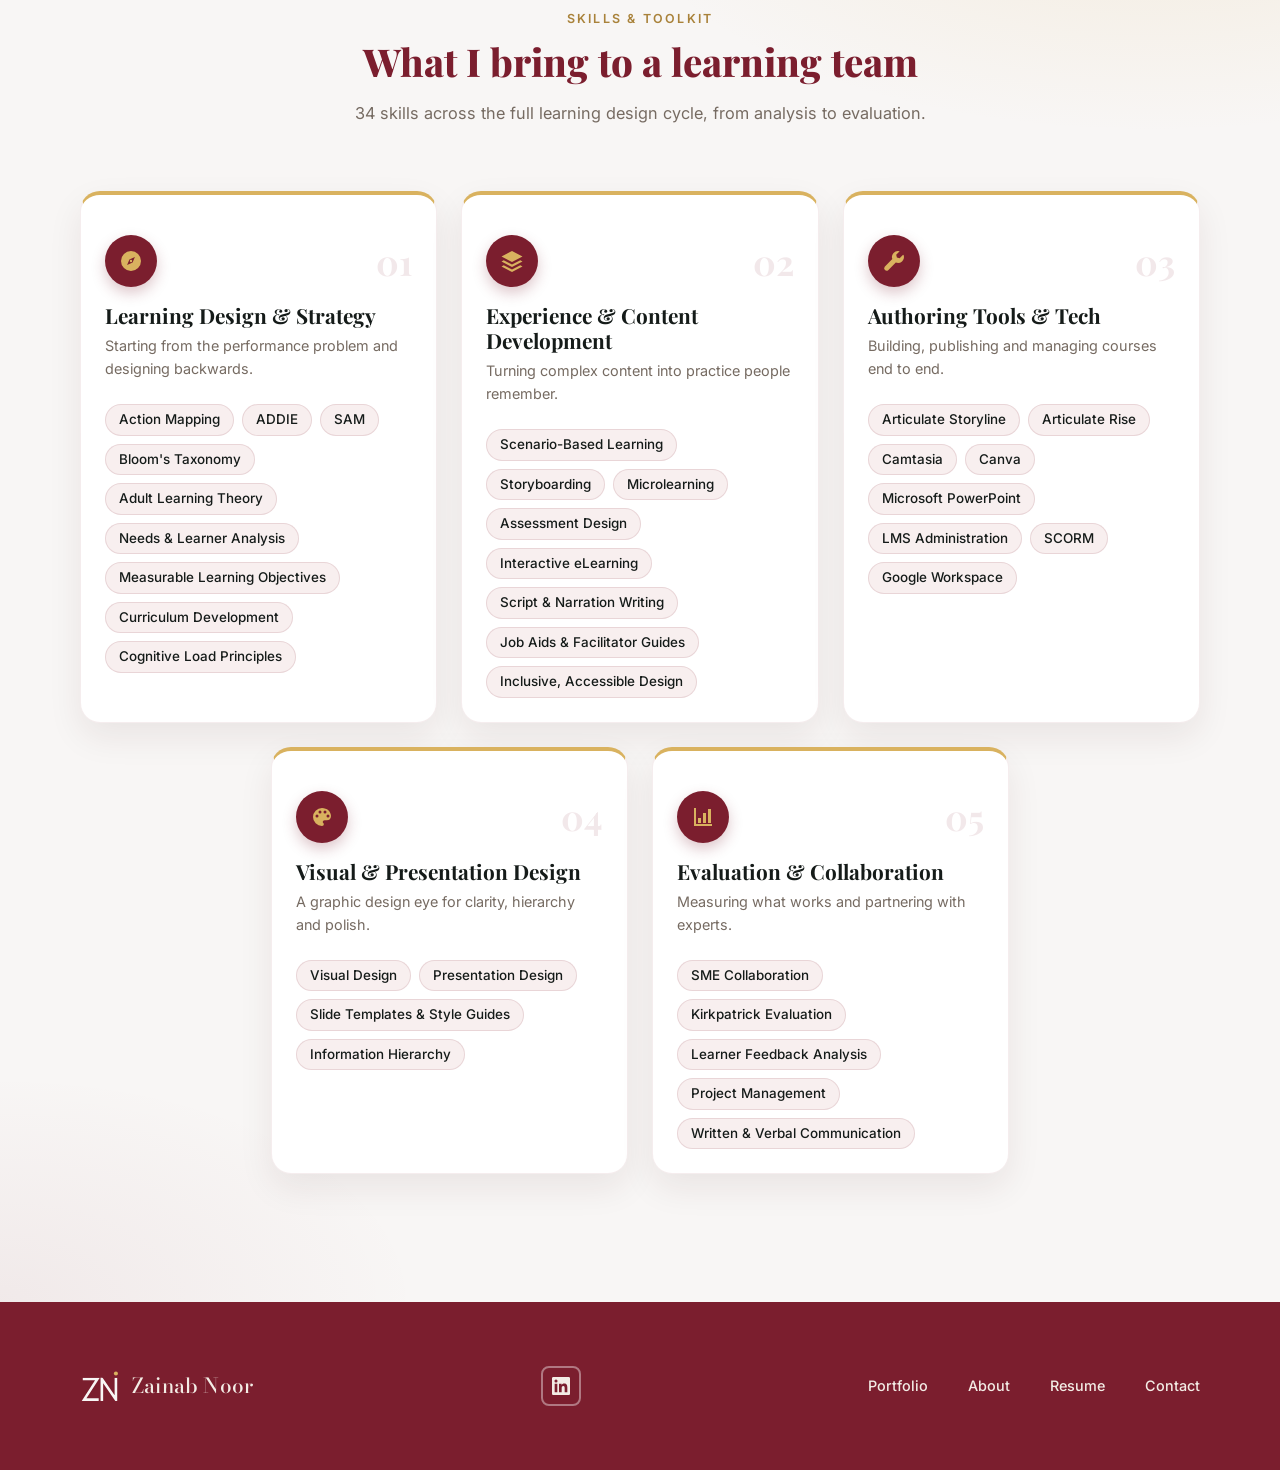
==== commit 46d42d95: "Grouped skills section, straight footer, white homepage footer - About page skills: 34 skills from t" ====
--- a/about.html
+++ b/about.html
@@ -53,20 +53,17 @@
   <!-- ═══ SKILLS ═══ -->
   <section class="skills-section" id="skills-section">
     <div class="container">
-      <h2 class="skills-heading">Tools & Skills</h2>
-      <div class="skills-grid" id="skills-grid">
+      <div class="skills-header">
+        <span class="skills-eyebrow">Skills &amp; toolkit</span>
+        <h2 class="skills-heading">What I bring to a learning team</h2>
+        <p class="skills-intro" id="skills-intro"></p>
+      </div>
+      <div class="skills-groups" id="skills-grid">
         <!-- Loaded from site-config.json -->
       </div>
     </div>
   </section>
 
-  <!-- ═══ FOOTER WAVE ═══ -->
-  <div class="footer-wave" style="background: var(--color-bg-light);">
-    <svg viewBox="0 0 1440 80" preserveAspectRatio="none">
-      <path d="M0,40 C180,80 360,0 540,40 C720,80 900,0 1080,40 C1260,80 1440,0 1440,40 L1440,80 L0,80 Z" fill="#1a3a3a"/>
-      <path d="M0,50 C180,85 360,15 540,50 C720,85 900,15 1080,50 C1260,85 1440,15 1440,50 L1440,80 L0,80 Z" fill="#8b3a2a" opacity="0.6"/>
-    </svg>
-  </div>
 
   <!-- ═══ FOOTER ═══ -->
   <footer class="footer" id="footer">
--- a/index.css
+++ b/index.css
@@ -2326,3 +2326,151 @@
   }
   .about-sticker-icon svg { width: 20px; height: 20px; }
 }
+
+
+/* ===================================================================
+   ABOUT PAGE — grouped skills (light scheme)
+   =================================================================== */
+.skills-section {
+  position: relative;
+  overflow: hidden;
+  background:
+    radial-gradient(900px 420px at 90% 0%, rgba(217, 178, 95, 0.16), transparent 60%),
+    radial-gradient(700px 380px at 0% 100%, rgba(123, 30, 46, 0.06), transparent 60%),
+    #F8F6F5;
+}
+
+.skills-header { text-align: center; max-width: 720px; margin: 0 auto var(--space-xl); }
+
+.skills-eyebrow {
+  display: block;
+  font-size: 0.78rem;
+  font-weight: 600;
+  letter-spacing: 0.18em;
+  text-transform: uppercase;
+  color: #A9823A;
+  margin-bottom: var(--space-xs);
+}
+
+.skills-section .skills-heading { color: var(--color-primary); margin-bottom: var(--space-sm); }
+
+.skills-intro {
+  color: var(--color-text-muted);
+  font-size: 1.02rem;
+  line-height: 1.7;
+}
+
+.skills-groups {
+  display: flex;
+  flex-wrap: wrap;
+  justify-content: center;
+  gap: var(--space-md);
+  max-width: 1160px;
+  margin: 0 auto;
+}
+
+.skill-group {
+  flex: 0 1 calc((100% - 2 * var(--space-md)) / 3);
+  min-width: 280px;
+  display: flex;
+  flex-direction: column;
+  padding: var(--space-lg) var(--space-md) var(--space-md);
+  border-radius: var(--radius-lg);
+  background: #fff;
+  border: 1px solid rgba(123, 30, 46, 0.08);
+  border-top: 4px solid var(--color-accent);
+  box-shadow: 0 14px 34px rgba(60, 20, 30, 0.08);
+  transition: transform var(--transition-medium), box-shadow var(--transition-medium), opacity var(--transition-slow);
+}
+
+.skill-group:hover {
+  transform: translateY(-6px);
+  box-shadow: 0 22px 44px rgba(60, 20, 30, 0.14);
+}
+
+.skill-group-head {
+  display: flex;
+  align-items: center;
+  justify-content: space-between;
+  margin-bottom: var(--space-sm);
+}
+
+.skill-group-icon {
+  display: grid;
+  place-items: center;
+  width: 52px;
+  height: 52px;
+  border-radius: 50%;
+  background: var(--color-primary);
+  box-shadow: 0 6px 14px rgba(123, 30, 46, 0.25);
+}
+
+.skill-group-icon svg { width: 24px; height: 24px; fill: var(--color-accent); }
+
+.skill-group-num {
+  font-family: var(--font-heading);
+  font-size: 2.2rem;
+  font-weight: 700;
+  line-height: 1;
+  color: rgba(123, 30, 46, 0.1);
+}
+
+.skill-group-title {
+  font-family: var(--font-heading);
+  font-size: 1.3rem;
+  font-weight: 700;
+  color: var(--color-text-dark);
+  margin-bottom: 6px;
+}
+
+.skill-group-blurb {
+  font-size: 0.9rem;
+  line-height: 1.6;
+  color: var(--color-text-muted);
+  margin-bottom: var(--space-md);
+}
+
+.skill-chips {
+  list-style: none;
+  padding: 0;
+  margin: 0;
+  display: flex;
+  flex-wrap: wrap;
+  gap: 8px;
+}
+
+.skill-chip {
+  display: inline-flex;
+  align-items: center;
+  padding: 6px 13px;
+  border-radius: var(--radius-pill);
+  background: #F8EFEF;
+  border: 1px solid rgba(123, 30, 46, 0.12);
+  color: var(--color-text-dark);
+  font-size: 0.84rem;
+  font-weight: 500;
+  line-height: 1.3;
+  transition: background var(--transition-fast), border-color var(--transition-fast), transform var(--transition-fast);
+}
+
+.skill-chip:hover {
+  border-color: rgba(123, 30, 46, 0.35);
+  transform: translateY(-2px);
+}
+
+
+@media (max-width: 992px) {
+  .skill-group { flex-basis: calc((100% - var(--space-md)) / 2); }
+}
+
+@media (max-width: 640px) {
+  .skill-group { flex-basis: 100%; min-width: 0; }
+}
+
+
+/* White footer (homepage, where the reviews section above is already merlot) */
+.footer--light { background: #fff; border-top: 1px solid rgba(123, 30, 46, 0.08); }
+.footer--light .brand-name,
+.footer--light .footer-nav a { color: var(--color-primary); }
+.footer--light .footer-social a { color: var(--color-primary); border-color: rgba(123, 30, 46, 0.35); }
+.footer--light .footer-social a:hover { border-color: var(--color-primary); background: rgba(123, 30, 46, 0.06); }
